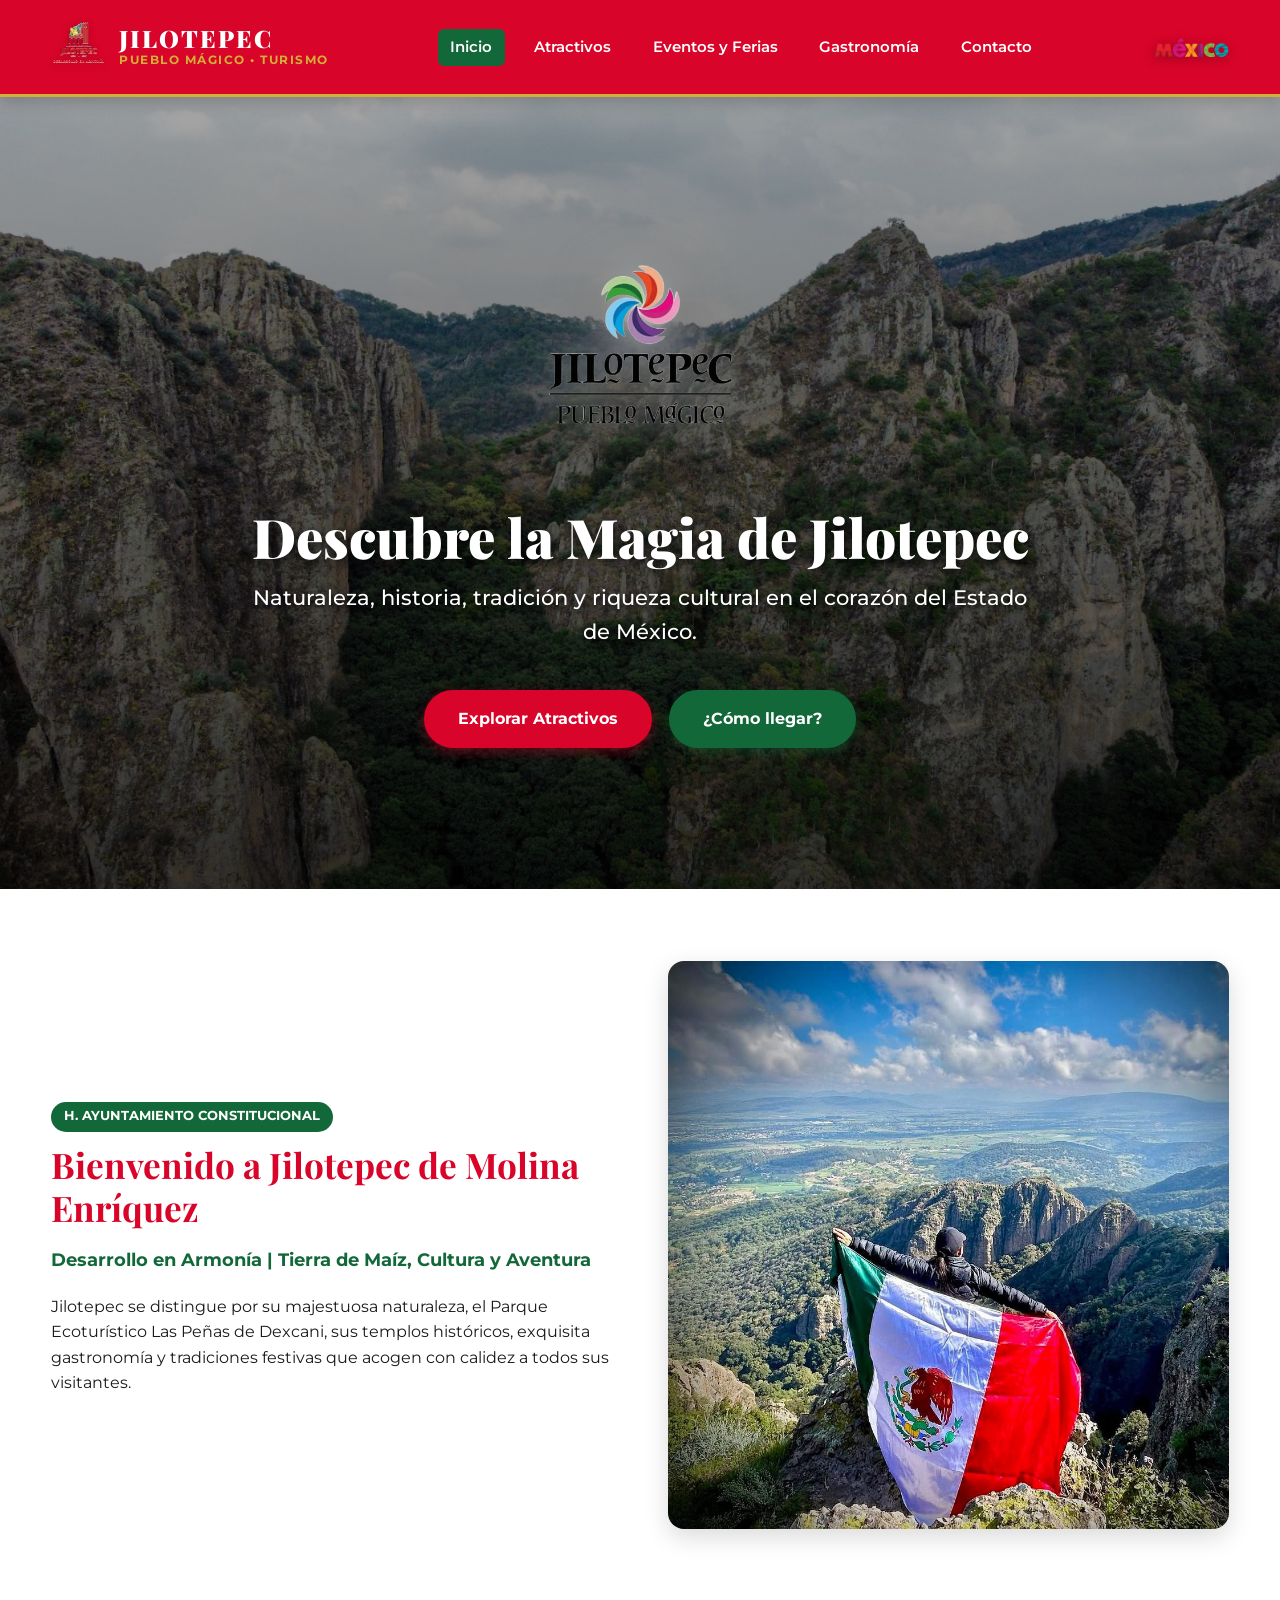
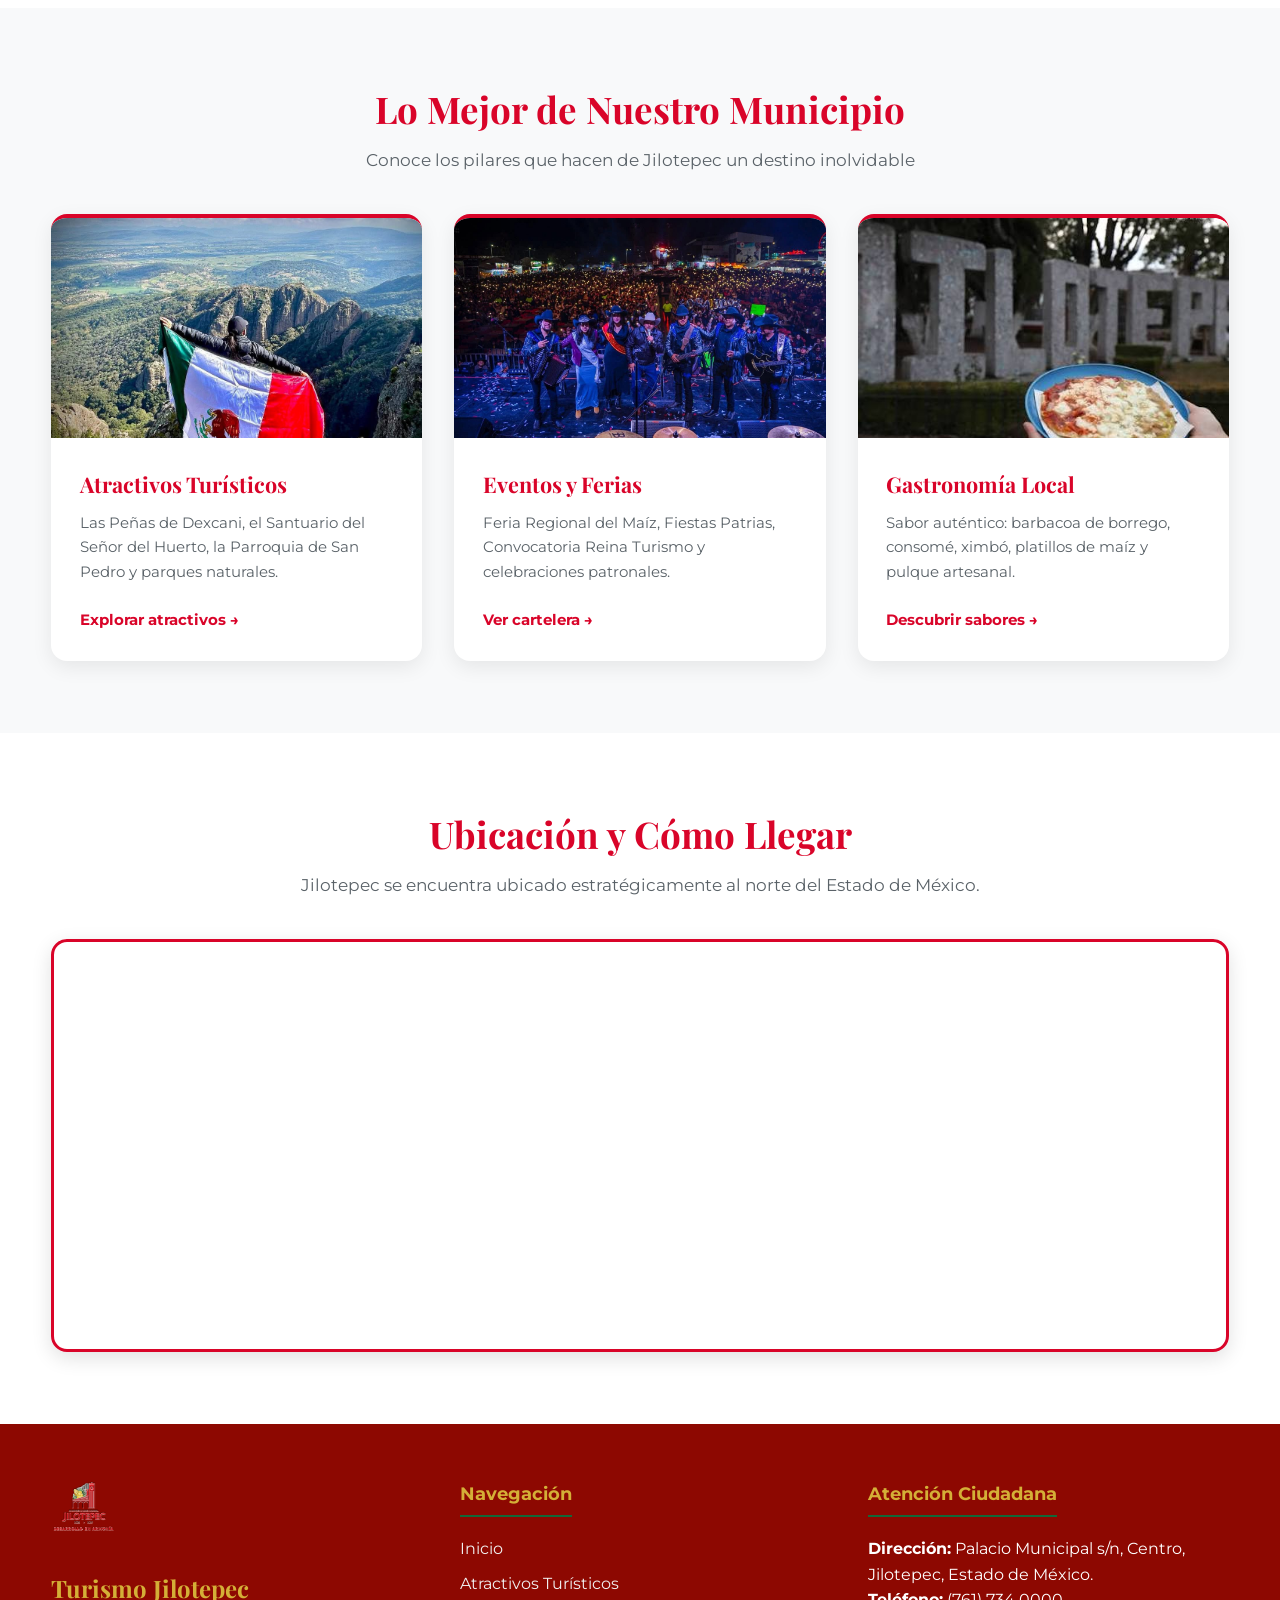
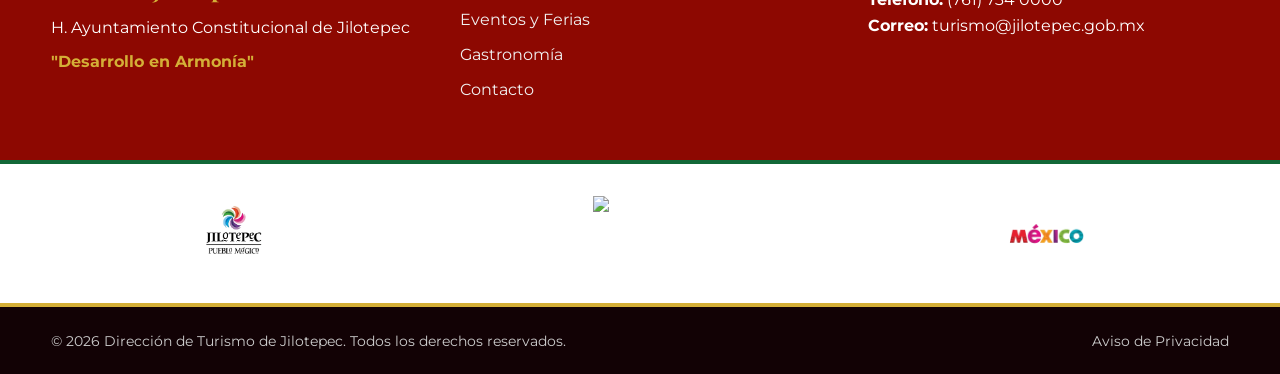
==== index.html @ cf0fdf80 "Actualizacion" ====
<!DOCTYPE html>
<html lang="es">
<head>
  <meta charset="UTF-8">
  <meta name="viewport" content="width=device-width, initial-scale=1.0">
  <title>Turismo Jilotepec | Pueblo Mágico</title>
  <link rel="stylesheet" href="estilos.css">
  <link rel="preconnect" href="https://fonts.googleapis.com">
  <link rel="preconnect" href="https://fonts.gstatic.com" crossorigin>
  <link href="https://fonts.googleapis.com/css2?family=Montserrat:wght@400;600;700;800&family=Playfair+Display:wght@700;900&display=swap" rel="stylesheet">
</head>
<body>

  <!-- ENCABEZADO PRINCIPAL -->
  <header class="header">
    <div class="container header-container">
      <div class="brand-box">
        <img src="img/logo-gobierno.jpg" alt="Gobierno Jilotepec" class="header-logo">
        <div class="brand-text">
          <span class="brand-title">JILOTEPEC</span>
          <span class="brand-sub">PUEBLO MÁGICO • TURISMO</span>
        </div>
      </div>

      <nav class="nav-menu">
        <a href="index.html" class="nav-link active">Inicio</a>
        <a href="atractivos.html" class="nav-link">Atractivos</a>
        <a href="eventos.html" class="nav-link">Eventos y Ferias</a>
        <a href="gastronomia.html" class="nav-link">Gastronomía</a>
        <a href="contacto.html" class="nav-link">Contacto</a>
      </nav>

      <!-- LOGO MÉXICO DESTACADO Y MÁS GRANDE -->
      <div class="header-turismo-logos">
        <img src="img/logo-mexico.png" alt="Visita México" class="header-logo-mexico">
      </div>
    </div>
  </header>

  <!-- PORTADA HERO -->
  <section class="hero">
    <div class="hero-overlay"></div>
    <div class="hero-content container">
      <div class="hero-badge">
        <img src="img/logo-pueblo-magico.png" alt="Jilotepec Pueblo Mágico" class="hero-pm-logo">
      </div>

      <h1>Descubre la Magia de Jilotepec</h1>
      <p>Naturaleza, historia, tradición y riqueza cultural en el corazón del Estado de México.</p>
      
      <div class="hero-buttons">
        <a href="atractivos.html" class="btn btn-primary">Explorar Atractivos</a>
        <a href="#mapa" class="btn btn-secondary">¿Cómo llegar?</a>
      </div>
    </div>
  </section>

  <!-- BIENVENIDA INSTITUCIONAL -->
  <section class="seccion container">
    <div class="bienvenida-grid">
      <div class="bienvenida-texto">
        <span class="badge-tag">H. Ayuntamiento Constitucional</span>
        <h2>Bienvenido a Jilotepec de Molina Enríquez</h2>
        <p class="destacado">Desarrollo en Armonía | Tierra de Maíz, Cultura y Aventura</p>
        <p>Jilotepec se distingue por su majestuosa naturaleza, el Parque Ecoturístico Las Peñas de Dexcani, sus templos históricos, exquisita gastronomía y tradiciones festivas que acogen con calidez a todos sus visitantes.</p>
      </div>
      <div class="bienvenida-imagen">
        <img src="img/Las_peñas_de_Jilotepec,_Forever_Mexico!.jpg" alt="Vista Panorámica Jilotepec">
      </div>
    </div>
  </section>

  <!-- SECCIÓN TARJETAS -->
  <section class="seccion bg-gris">
    <div class="container">
      <h2 class="titulo-seccion">Lo Mejor de Nuestro Municipio</h2>
      <p class="subtitulo-seccion">Conoce los pilares que hacen de Jilotepec un destino inolvidable</p>
      
      <div class="cards-grid">
        <article class="card">
          <img src="img/Las_peñas_de_Jilotepec,_Forever_Mexico!.jpg" alt="Atractivos Turísticos">
          <div class="card-body">
            <h3>Atractivos Turísticos</h3>
            <p>Las Peñas de Dexcani, el Santuario del Señor del Huerto, la Parroquia de San Pedro y parques naturales.</p>
            <a href="atractivos.html" class="card-link">Explorar atractivos &rarr;</a>
          </div>
        </article>

        <article class="card">
          <img src="img/597060663_1313341990593897_3416485337179769456_n.jpg" alt="Eventos y Ferias">
          <div class="card-body">
            <h3>Eventos y Ferias</h3>
            <p>Feria Regional del Maíz, Fiestas Patrias, Convocatoria Reina Turismo y celebraciones patronales.</p>
            <a href="eventos.html" class="card-link">Ver cartelera &rarr;</a>
          </div>
        </article>

        <article class="card">
          <img src="img/images (1).jpg" alt="Gastronomía Local">
          <div class="card-body">
            <h3>Gastronomía Local</h3>
            <p>Sabor auténtico: barbacoa de borrego, consomé, ximbó, platillos de maíz y pulque artesanal.</p>
            <a href="gastronomia.html" class="card-link">Descubrir sabores &rarr;</a>
          </div>
        </article>
      </div>
    </div>
  </section>

  <!-- MAPA DE UBICACIÓN -->
  <section id="mapa" class="seccion container">
    <h2 class="titulo-seccion">Ubicación y Cómo Llegar</h2>
    <p class="subtitulo-seccion">Jilotepec se encuentra ubicado estratégicamente al norte del Estado de México.</p>
    <div class="mapa-wrapper">
      <iframe 
        src="https://www.google.com/maps/embed?pb=!1m18!1m12!1m3!1d30009.601550275815!2d-99.54924744216792!3d19.9538356391458!2m3!1f0!2f0!3f0!3m2!1i1024!2i768!4f13.1!3m3!1m2!1s0x85d233e721d7b325%3A0xa1936c2e3dd7db8!2sJilotepec%20de%20Molina%20Enr%C3%ADquez%2C%20M%C3%A9x.!5e0!3m2!1ses-419!2smx!4v1700000000000!5m2!1ses-419!2smx" 
        width="100%" 
        height="400" 
        style="border:0;" 
        allowfullscreen="" 
        loading="lazy">
      </iframe>
    </div>
  </section>

  <!-- FOOTER INSTITUCIONAL -->
  <footer class="footer">
    <div class="container footer-grid">
      <div class="footer-col">
        <img src="img/logo-gobierno.jpg" alt="Gobierno Jilotepec" class="footer-logo">
        <h3>Turismo Jilotepec</h3>
        <p>H. Ayuntamiento Constitucional de Jilotepec</p>
        <p class="slogan-footer">"Desarrollo en Armonía"</p>
      </div>

      <div class="footer-col">
        <h4>Navegación</h4>
        <ul>
          <li><a href="index.html">Inicio</a></li>
          <li><a href="atractivos.html">Atractivos Turísticos</a></li>
          <li><a href="eventos.html">Eventos y Ferias</a></li>
          <li><a href="gastronomia.html">Gastronomía</a></li>
          <li><a href="contacto.html">Contacto</a></li>
        </ul>
      </div>

      <div class="footer-col">
        <h4>Atención Ciudadana</h4>
        <p><strong>Dirección:</strong> Palacio Municipal s/n, Centro, Jilotepec, Estado de México.</p>
        <p><strong>Teléfono:</strong> (761) 734 0000</p>
        <p><strong>Correo:</strong> turismo@jilotepec.gob.mx</p>
      </div>
    </div>

    <div class="footer-brand-banner">
      <div class="container footer-brand-flex">
        <img src="img/logo-pueblo-magico.png" alt="Pueblo Mágico" class="banner-logo">
        <img src="img/logo-municipio.jpg" alt="Municipio" class="banner-logo">
        <img src="img/logo-mexico.png" alt="Visita México" class="banner-logo">
      </div>
    </div>

    <div class="footer-bottom">
      <div class="container footer-bottom-flex">
        <p>&copy; 2026 Dirección de Turismo de Jilotepec. Todos los derechos reservados.</p>
        <div class="footer-legal">
          <a href="#">Aviso de Privacidad</a>
        </div>
      </div>
    </div>
  </footer>

</body>
</html>
---- estilos.css ----
/* ==========================================================================
   PALETA DE COLOR Y VARIABLES INSTITUCIONALES (ROJO VIVO, VERDE Y DORADO)
   ========================================================================== */
   :root {
    --rojo-bandera: #D90429;       /* Rojo vivo institucional */
    --rojo-oscuro: #8D0801;        /* Rojo borgoña intenso */
    --rojo-vibrante: #EF233C;      /* Rojo secundario para hover/botones */
    --verde-bandera: #126838;      /* Verde institucional */
    --verde-claro: #198754;        /* Verde para badges y detalles */
    --dorado-acento: #D4AF37;      /* Dorado ceremonial */
    --gris-fondo: #F8F9FA;
    --texto-oscuro: #1A1A1A;
    --texto-mutado: #5A6268;
    --blanco: #FFFFFF;
    --fuente-titulo: 'Playfair Display', serif;
    --fuente-cuerpo: 'Montserrat', sans-serif;
  }
  
  /* RESET GLOBAL */
  * {
    margin: 0;
    padding: 0;
    box-sizing: border-box;
  }
  
  body {
    font-family: var(--fuente-cuerpo);
    color: var(--texto-oscuro);
    line-height: 1.6;
    background-color: var(--blanco);
  }
  
  .container {
    width: 92%;
    max-width: 1240px;
    margin: 0 auto;
  }
  
  /* ENCABEZADO Y NAVEGACIÓN */
  .header {
    background-color: var(--rojo-bandera);
    padding: 0.6rem 0;
    position: sticky;
    top: 0;
    z-index: 1000;
    box-shadow: 0 4px 15px rgba(0, 0, 0, 0.2);
    border-bottom: 3px solid var(--dorado-acento);
  }
  
  .header-container {
    display: flex;
    justify-content: space-between;
    align-items: center;
    gap: 1rem;
  }
  
  .brand-box {
    display: flex;
    align-items: center;
    gap: 0.8rem;
    text-decoration: none;
  }
  
  .header-logo {
    height: 55px;
    width: auto;
    object-fit: contain;
    filter: drop-shadow(0 2px 4px rgba(0, 0, 0, 0.2));
  }
  
  /* LOGO MÉXICO EN EL ENCABEZADO (TAMAÑO MÁS GRANDE) */
  .header-logo-mexico {
    height: 75px;
    width: auto;
    object-fit: contain;
    filter: drop-shadow(0 2px 6px rgba(0, 0, 0, 0.35));
    transition: transform 0.3s ease;
  }
  
  .header-logo-mexico:hover {
    transform: scale(1.08);
  }
  
  .brand-text {
    display: flex;
    flex-direction: column;
  }
  
  .brand-title {
    color: var(--blanco);
    font-family: var(--fuente-titulo);
    font-size: 1.5rem;
    font-weight: 900;
    letter-spacing: 2px;
    line-height: 1.1;
  }
  
  .brand-sub {
    color: var(--dorado-acento);
    font-size: 0.72rem;
    font-weight: 700;
    letter-spacing: 1.5px;
  }
  
  .nav-menu {
    display: flex;
    gap: 1rem;
  }
  
  .nav-link {
    color: var(--blanco);
    text-decoration: none;
    font-weight: 600;
    font-size: 0.95rem;
    padding: 0.4rem 0.8rem;
    border-radius: 6px;
    transition: all 0.3s ease;
  }
  
  .nav-link:hover, .nav-link.active {
    color: var(--blanco);
    background-color: var(--verde-bandera);
  }
  
  .header-turismo-logos {
    display: flex;
    align-items: center;
  }
  
  /* HERO / PORTADA PRINCIPAL */
  .hero {
    position: relative;
    background-image: url('img/fondo.jpg');
    background-size: cover;
    background-position: center;
    min-height: 88vh;
    padding: 4rem 1rem;
    display: flex;
    align-items: center;
    justify-content: center;
    color: var(--blanco);
    text-align: center;
  }
  
  .hero-overlay {
    position: absolute;
    top: 0; left: 0; right: 0; bottom: 0;
    background: linear-gradient(180deg, rgba(0, 0, 0, 0.35) 0%, rgba(0, 0, 0, 0.75) 100%);
  }
  
  .hero-content {
    position: relative;
    z-index: 2;
    max-width: 900px;
  }
  
  /* LOGO PUEBLO MÁGICO DESTACADO EN GRANDE */
  .hero-badge {
    margin-bottom: 1.5rem;
    display: flex;
    justify-content: center;
    align-items: center;
  }
  
  .hero-pm-logo {
    height: 250px;
    max-width: 90%;
    width: auto;
    object-fit: contain;
    filter: drop-shadow(0 0 22px rgba(255, 255, 255, 0.95)) drop-shadow(0 6px 15px rgba(0, 0, 0, 0.85));
    transition: transform 0.3s ease, filter 0.3s ease;
  }
  
  .hero-pm-logo:hover {
    transform: scale(1.06);
    filter: drop-shadow(0 0 30px rgba(255, 255, 255, 1)) drop-shadow(0 8px 20px rgba(0, 0, 0, 0.95));
  }
  
  .hero h1 {
    font-family: var(--fuente-titulo);
    font-size: 3.4rem;
    font-weight: 900;
    text-shadow: 2px 3px 10px rgba(0, 0, 0, 0.8);
    margin-bottom: 0.8rem;
    line-height: 1.15;
  }
  
  .hero p {
    font-size: 1.3rem;
    max-width: 780px;
    margin: 0 auto 2.2rem auto;
    text-shadow: 1px 2px 6px rgba(0, 0, 0, 0.9);
    font-weight: 500;
  }
  
  /* CABECERA PARA SUBPÁGINAS */
  .page-header {
    background: linear-gradient(135deg, var(--rojo-bandera) 0%, var(--rojo-oscuro) 100%);
    color: var(--blanco);
    padding: 3.5rem 0;
    text-align: center;
    border-bottom: 4px solid var(--dorado-acento);
  }
  
  .page-header h1 {
    font-family: var(--fuente-titulo);
    font-size: 2.8rem;
    margin-bottom: 0.5rem;
  }
  
  .page-header p {
    font-size: 1.15rem;
    opacity: 0.9;
  }
  
  /* BOTONES */
  .btn {
    display: inline-block;
    padding: 0.9rem 2rem;
    border-radius: 30px;
    text-decoration: none;
    font-weight: 700;
    font-size: 1rem;
    transition: all 0.3s ease;
    margin: 0.4rem;
  }
  
  .btn-primary {
    background-color: var(--rojo-bandera);
    color: var(--blanco);
    border: 2px solid var(--rojo-bandera);
    box-shadow: 0 4px 12px rgba(217, 4, 41, 0.4);
  }
  
  .btn-primary:hover {
    background-color: var(--verde-bandera);
    border-color: var(--verde-bandera);
    transform: translateY(-3px);
  }
  
  .btn-secondary {
    background-color: var(--verde-bandera);
    color: var(--blanco);
    border: 2px solid var(--verde-bandera);
    box-shadow: 0 4px 12px rgba(18, 104, 56, 0.4);
  }
  
  .btn-secondary:hover {
    background-color: var(--rojo-bandera);
    border-color: var(--rojo-bandera);
    transform: translateY(-3px);
  }
  
  /* SECCIONES Y CONTENIDOS GENERALES */
  .seccion {
    padding: 4.5rem 0;
  }
  
  .bg-gris {
    background-color: var(--gris-fondo);
  }
  
  .titulo-seccion {
    font-family: var(--fuente-titulo);
    text-align: center;
    font-size: 2.3rem;
    color: var(--rojo-bandera);
    margin-bottom: 0.5rem;
  }
  
  .subtitulo-seccion {
    text-align: center;
    color: var(--texto-mutado);
    margin-bottom: 2.5rem;
    font-size: 1.05rem;
  }
  
  .badge-tag {
    display: inline-block;
    background-color: var(--verde-bandera);
    color: var(--blanco);
    font-size: 0.8rem;
    font-weight: 700;
    padding: 0.3rem 0.8rem;
    border-radius: 20px;
    margin-bottom: 0.8rem;
    text-transform: uppercase;
  }
  
  /* BIENVENIDA */
  .bienvenida-grid {
    display: grid;
    grid-template-columns: 1fr 1fr;
    gap: 3.5rem;
    align-items: center;
  }
  
  .bienvenida-texto h2 {
    font-family: var(--fuente-titulo);
    font-size: 2.2rem;
    color: var(--rojo-bandera);
    margin-bottom: 1rem;
    line-height: 1.2;
  }
  
  .bienvenida-texto .destacado {
    font-weight: 700;
    color: var(--verde-bandera);
    margin-bottom: 1.2rem;
    font-size: 1.15rem;
  }
  
  .bienvenida-imagen img {
    width: 100%;
    border-radius: 16px;
    box-shadow: 0 8px 25px rgba(0,0,0,0.15);
  }
  
  /* GRID DE TARJETAS */
  .cards-grid {
    display: grid;
    grid-template-columns: repeat(auto-fit, minmax(310px, 1fr));
    gap: 2rem;
  }
  
  .card {
    background: var(--blanco);
    border-radius: 16px;
    overflow: hidden;
    box-shadow: 0 6px 20px rgba(0,0,0,0.08);
    transition: all 0.3s ease;
    border-top: 4px solid var(--rojo-bandera);
    display: flex;
    flex-direction: column;
  }
  
  .card:hover {
    transform: translateY(-8px);
    box-shadow: 0 12px 30px rgba(217, 4, 41, 0.18);
    border-top-color: var(--verde-bandera);
  }
  
  .card img {
    width: 100%;
    height: 220px;
    object-fit: cover;
    transition: transform 0.4s ease;
  }
  
  .card:hover img {
    transform: scale(1.05);
  }
  
  .card-body {
    padding: 1.8rem;
    display: flex;
    flex-direction: column;
    flex-grow: 1;
  }
  
  .card-body h3 {
    font-family: var(--fuente-titulo);
    color: var(--rojo-bandera);
    margin-bottom: 0.6rem;
    font-size: 1.35rem;
  }
  
  .card-body p {
    color: var(--texto-mutado);
    font-size: 0.95rem;
    margin-bottom: 1.5rem;
    flex-grow: 1;
  }
  
  .card-link {
    color: var(--rojo-bandera);
    text-decoration: none;
    font-weight: 700;
    font-size: 0.95rem;
    transition: color 0.3s;
  }
  
  .card-link:hover {
    color: var(--rojo-vibrante);
    text-decoration: underline;
  }
  
  /* FORMULARIO Y CONTACTO */
  .contacto-grid {
    display: grid;
    grid-template-columns: 1fr 1fr;
    gap: 3rem;
  }
  
  .form-grupo {
    margin-bottom: 1.2rem;
  }
  
  .form-grupo label {
    display: block;
    font-weight: 700;
    margin-bottom: 0.4rem;
    color: var(--texto-oscuro);
  }
  
  .form-control {
    width: 100%;
    padding: 0.8rem;
    border: 2px solid #E2E8F0;
    border-radius: 8px;
    font-family: var(--fuente-cuerpo);
    font-size: 0.95rem;
  }
  
  .form-control:focus {
    outline: none;
    border-color: var(--rojo-bandera);
  }
  
  .info-box {
    background-color: var(--gris-fondo);
    padding: 2rem;
    border-radius: 16px;
    border-left: 5px solid var(--rojo-bandera);
  }
  
  .info-box h3 {
    font-family: var(--fuente-titulo);
    color: var(--rojo-bandera);
    margin-bottom: 1rem;
  }
  
  /* MAPA */
  .mapa-wrapper {
    border-radius: 16px;
    overflow: hidden;
    box-shadow: 0 6px 20px rgba(0,0,0,0.12);
    border: 3px solid var(--rojo-bandera);
  }
  
  /* FOOTER INSTITUCIONAL */
  .footer {
    background-color: var(--rojo-oscuro);
    color: var(--blanco);
    padding-top: 3.5rem;
  }
  
  .footer-grid {
    display: grid;
    grid-template-columns: repeat(auto-fit, minmax(260px, 1fr));
    gap: 3rem;
    padding-bottom: 3rem;
  }
  
  .footer-logo {
    height: 65px;
    margin-bottom: 1rem;
  }
  
  .footer-col h3 {
    font-family: var(--fuente-titulo);
    color: var(--dorado-acento);
    margin-bottom: 0.5rem;
    font-size: 1.5rem;
  }
  
  .slogan-footer {
    color: var(--dorado-acento);
    font-weight: 700;
    margin-top: 0.5rem;
  }
  
  .footer-col h4 {
    color: var(--dorado-acento);
    margin-bottom: 1.2rem;
    font-size: 1.1rem;
    border-bottom: 2px solid var(--verde-bandera);
    padding-bottom: 0.4rem;
    display: inline-block;
  }
  
  .footer-col ul {
    list-style: none;
  }
  
  .footer-col ul li {
    margin-bottom: 0.6rem;
  }
  
  .footer-col a {
    color: #f1f1f1;
    text-decoration: none;
    transition: color 0.3s;
  }
  
  .footer-col a:hover {
    color: var(--dorado-acento);
  }
  
  .footer-brand-banner {
    background-color: var(--blanco);
    padding: 2rem 0;
    border-top: 4px solid var(--verde-bandera);
    border-bottom: 4px solid var(--dorado-acento);
  }
  
  .footer-brand-flex {
    display: flex;
    justify-content: space-around;
    align-items: center;
    flex-wrap: wrap;
    gap: 2rem;
  }
  
  .banner-logo {
    height: 75px;
    width: auto;
    object-fit: contain;
  }
  
  .footer-bottom {
    background-color: #120205;
    padding: 1.4rem 0;
    font-size: 0.88rem;
    color: #cccccc;
  }
  
  .footer-bottom-flex {
    display: flex;
    justify-content: space-between;
    flex-wrap: wrap;
    gap: 1rem;
  }
  
  .footer-legal a {
    color: #cccccc;
    text-decoration: none;
  }
  
  /* RESPONSIVO */
  @media (max-width: 992px) {
    .header-container {
      flex-direction: column;
      text-align: center;
    }
    .nav-menu {
      flex-wrap: wrap;
      justify-content: center;
    }
    .bienvenida-grid, .contacto-grid {
      grid-template-columns: 1fr;
    }
    .hero h1 {
      font-size: 2.4rem;
    }
    .hero-pm-logo {
      height: 170px;
    }
    .header-logo-mexico {
      height: 60px;
    }
  }
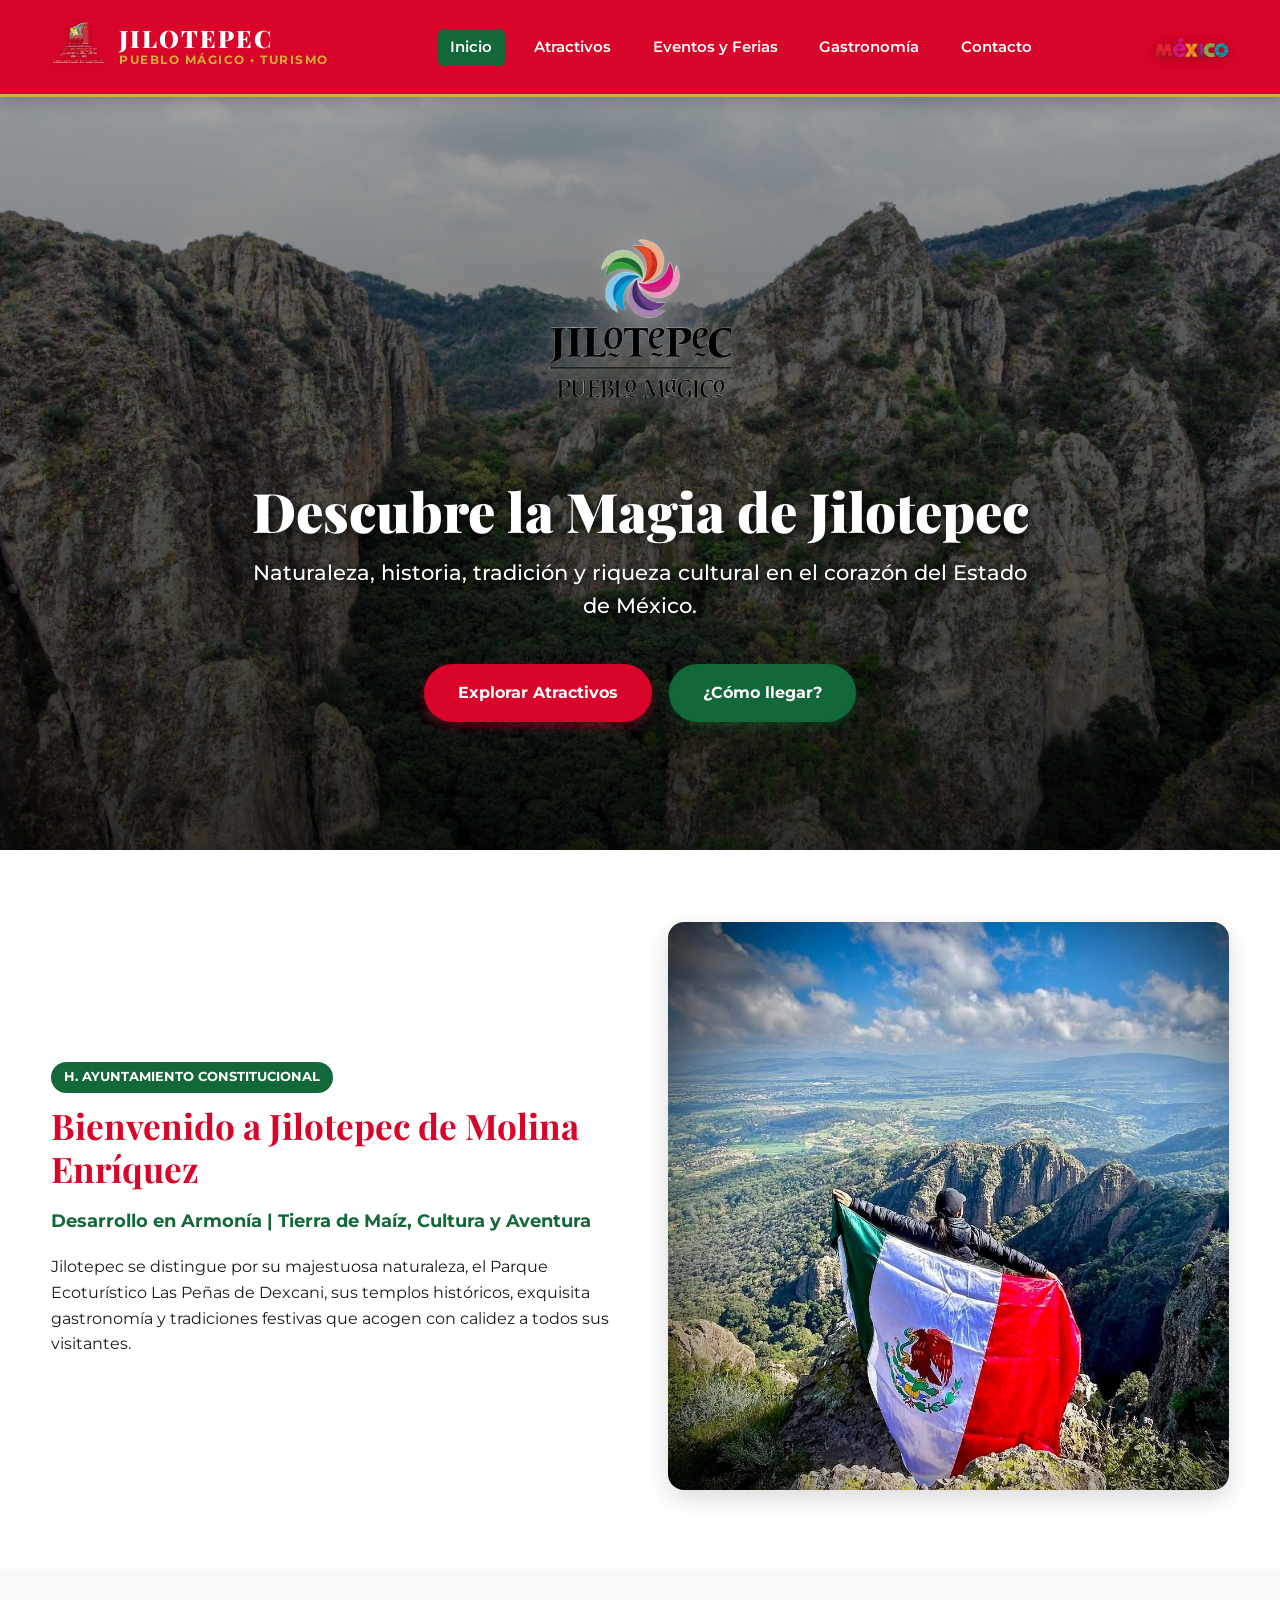
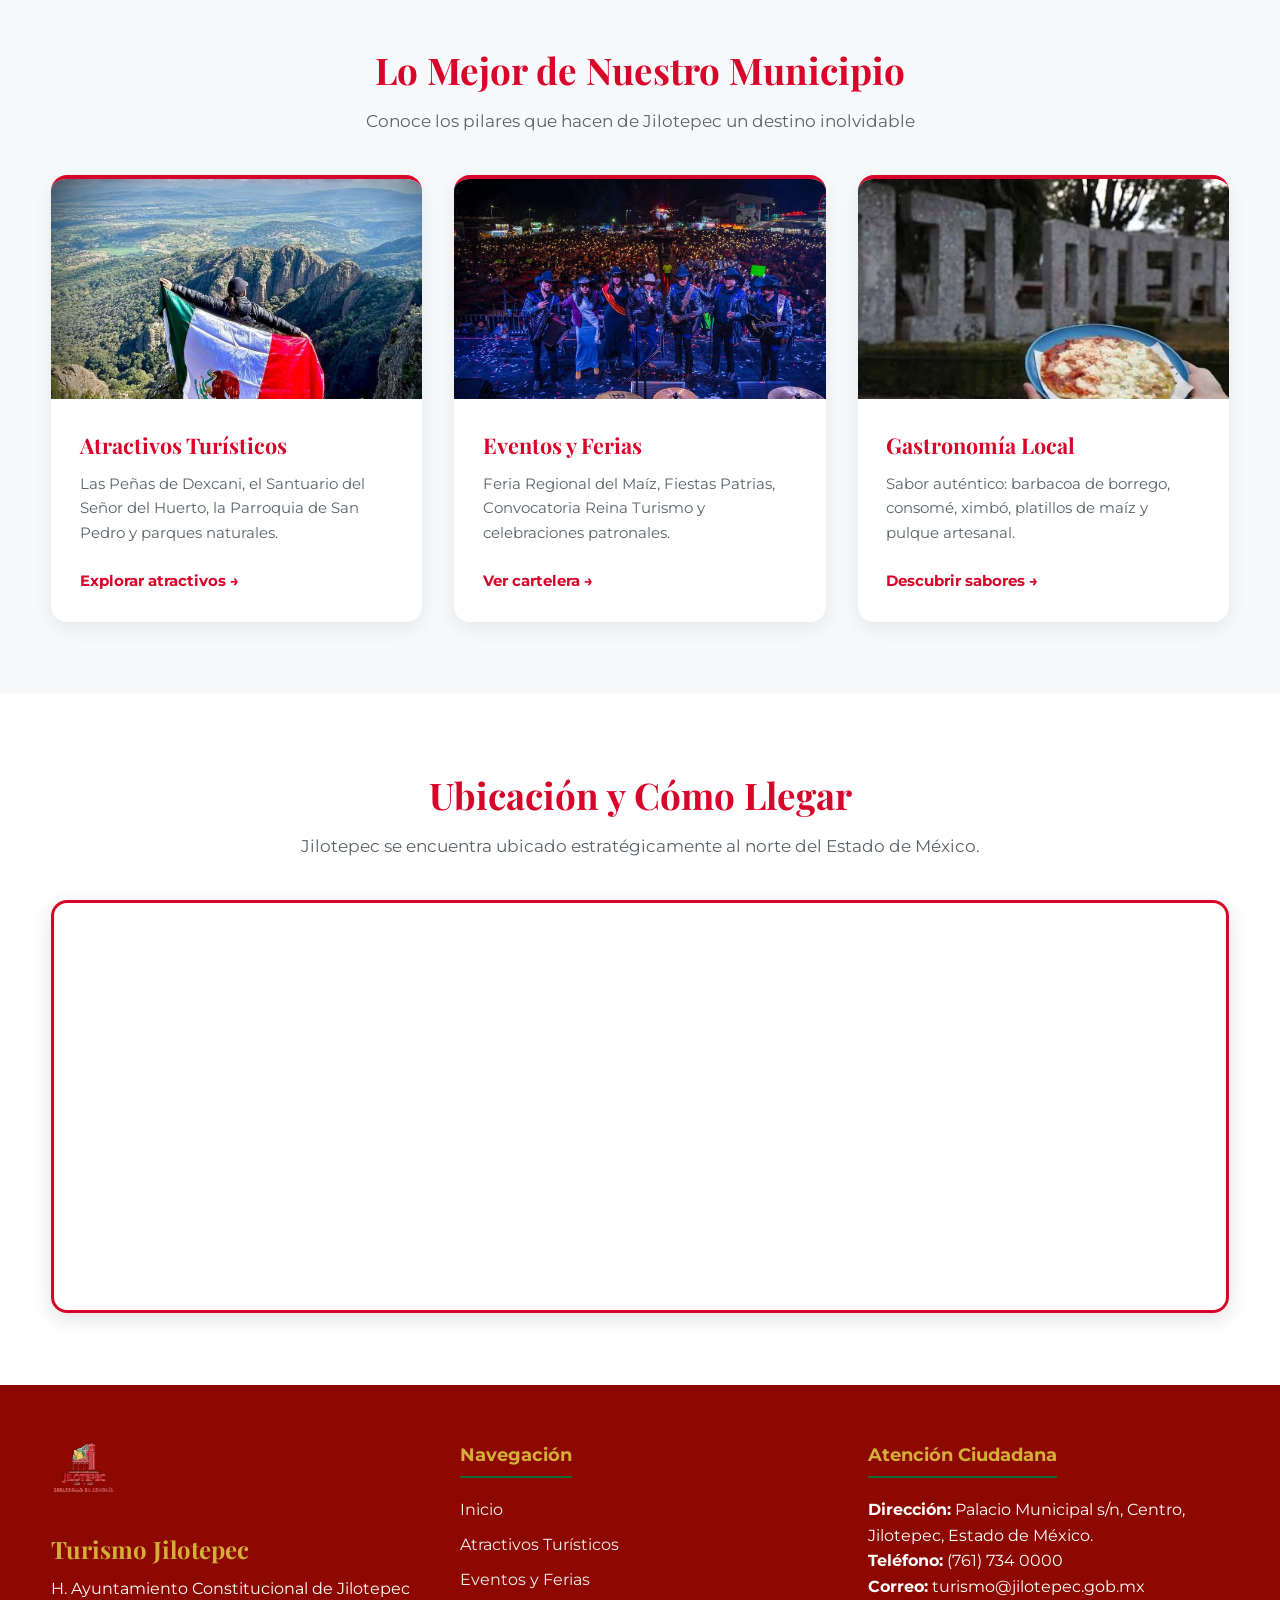
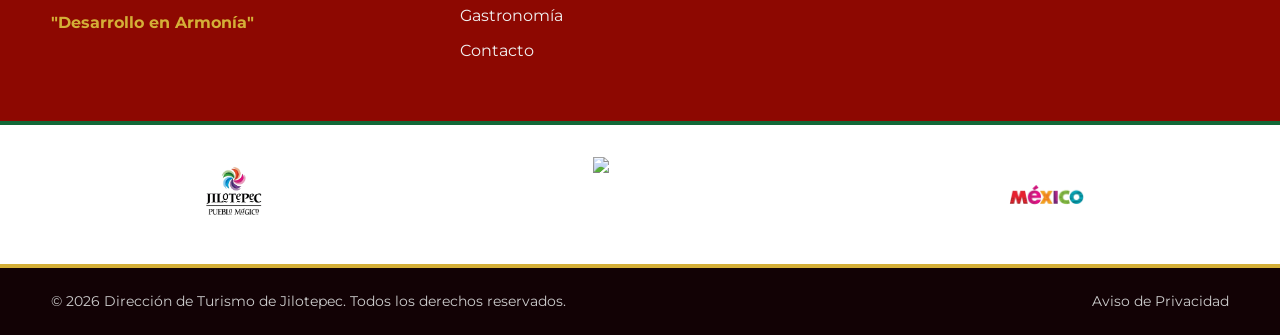
==== commit d4d88f3d: "Actualizacion" ====
--- a/index.html
+++ b/index.html
@@ -4,14 +4,17 @@
   <meta charset="UTF-8">
   <meta name="viewport" content="width=device-width, initial-scale=1.0">
   <title>Turismo Jilotepec | Pueblo Mágico</title>
-  <link rel="stylesheet" href="estilos.css">
+
+  <!-- CSS con parámetro de versión para evitar problemas de caché -->
+  <link rel="stylesheet" href="estilos.css?v=3">
+
   <link rel="preconnect" href="https://fonts.googleapis.com">
   <link rel="preconnect" href="https://fonts.gstatic.com" crossorigin>
   <link href="https://fonts.googleapis.com/css2?family=Montserrat:wght@400;600;700;800&family=Playfair+Display:wght@700;900&display=swap" rel="stylesheet">
 </head>
 <body>
 
-  <!-- ENCABEZADO PRINCIPAL -->
+  <!-- ENCABEZADO FIJO / AUTO-OCULTABLE -->
   <header class="header">
     <div class="container header-container">
       <div class="brand-box">
@@ -30,7 +33,7 @@
         <a href="contacto.html" class="nav-link">Contacto</a>
       </nav>
 
-      <!-- LOGO MÉXICO DESTACADO Y MÁS GRANDE -->
+      <!-- LOGO MÉXICO DESTACADO -->
       <div class="header-turismo-logos">
         <img src="img/logo-mexico.png" alt="Visita México" class="header-logo-mexico">
       </div>
@@ -170,5 +173,26 @@
     </div>
   </footer>
 
+  <!-- SCRIPT PARA AUTO-OCULTAR EL HEADER AL DESLIZAR -->
+  <script>
+    let ultimoScroll = 0;
+    const header = document.querySelector('.header');
+
+    window.addEventListener('scroll', () => {
+      const scrollActual = window.pageYOffset || document.documentElement.scrollTop;
+
+      // Si nos desplazamos HACIA ABAJO y bajamos más de 100px
+      if (scrollActual > ultimoScroll && scrollActual > 100) {
+        header.classList.add('header-oculto');
+      } else {
+        // Si nos desplazamos HACIA ARRIBA
+        header.classList.remove('header-oculto');
+      }
+
+      // Evita valores negativos en scroll elástico (smartphones)
+      ultimoScroll = scrollActual <= 0 ? 0 : scrollActual;
+    });
+  </script>
+
 </body>
 </html>
--- a/estilos.css
+++ b/estilos.css
@@ -1,5 +1,5 @@
 /* ==========================================================================
-   PALETA DE COLOR Y VARIABLES INSTITUCIONALES (ROJO VIVO, VERDE Y DORADO)
+   PALETA DE COLOR Y VARIABLES INSTITUCIONALES
    ========================================================================== */
    :root {
     --rojo-bandera: #D90429;       /* Rojo vivo institucional */
@@ -28,6 +28,7 @@
     color: var(--texto-oscuro);
     line-height: 1.6;
     background-color: var(--blanco);
+    padding-top: 85px; /* Espacio para compensar el header fijo */
   }
   
   .container {
@@ -36,15 +37,25 @@
     margin: 0 auto;
   }
   
-  /* ENCABEZADO Y NAVEGACIÓN */
+  /* ==========================================================================
+     ENCABEZADO FIJO CON EFECTO AUTO-OCULTAR AL DESLIZAR
+     ========================================================================== */
   .header {
     background-color: var(--rojo-bandera);
     padding: 0.6rem 0;
-    position: sticky;
+    position: fixed !important;
     top: 0;
+    left: 0;
+    width: 100%;
     z-index: 1000;
     box-shadow: 0 4px 15px rgba(0, 0, 0, 0.2);
     border-bottom: 3px solid var(--dorado-acento);
+    transition: transform 0.35s ease-in-out; /* Transición suave al ocultar/mostrar */
+  }
+  
+  /* Clase dinámica que aplica el JavaScript cuando el usuario desplaza hacia abajo */
+  .header-oculto {
+    transform: translateY(-100%);
   }
   
   .header-container {
@@ -68,7 +79,7 @@
     filter: drop-shadow(0 2px 4px rgba(0, 0, 0, 0.2));
   }
   
-  /* LOGO MÉXICO EN EL ENCABEZADO (TAMAÑO MÁS GRANDE) */
+  /* LOGO MÉXICO DESTACADO Y MÁS GRANDE */
   .header-logo-mexico {
     height: 75px;
     width: auto;
@@ -127,13 +138,15 @@
     align-items: center;
   }
   
-  /* HERO / PORTADA PRINCIPAL */
+  /* ==========================================================================
+     HERO / PORTADA PRINCIPAL
+     ========================================================================== */
   .hero {
     position: relative;
     background-image: url('img/fondo.jpg');
     background-size: cover;
     background-position: center;
-    min-height: 88vh;
+    min-height: 85vh;
     padding: 4rem 1rem;
     display: flex;
     align-items: center;
@@ -154,7 +167,6 @@
     max-width: 900px;
   }
   
-  /* LOGO PUEBLO MÁGICO DESTACADO EN GRANDE */
   .hero-badge {
     margin-bottom: 1.5rem;
     display: flex;
@@ -193,27 +205,9 @@
     font-weight: 500;
   }
   
-  /* CABECERA PARA SUBPÁGINAS */
-  .page-header {
-    background: linear-gradient(135deg, var(--rojo-bandera) 0%, var(--rojo-oscuro) 100%);
-    color: var(--blanco);
-    padding: 3.5rem 0;
-    text-align: center;
-    border-bottom: 4px solid var(--dorado-acento);
-  }
-  
-  .page-header h1 {
-    font-family: var(--fuente-titulo);
-    font-size: 2.8rem;
-    margin-bottom: 0.5rem;
-  }
-  
-  .page-header p {
-    font-size: 1.15rem;
-    opacity: 0.9;
-  }
-  
-  /* BOTONES */
+  /* ==========================================================================
+     BOTONES
+     ========================================================================== */
   .btn {
     display: inline-block;
     padding: 0.9rem 2rem;
@@ -251,7 +245,9 @@
     transform: translateY(-3px);
   }
   
-  /* SECCIONES Y CONTENIDOS GENERALES */
+  /* ==========================================================================
+     SECCIONES Y CONTENIDOS GENERALES
+     ========================================================================== */
   .seccion {
     padding: 4.5rem 0;
   }
@@ -385,52 +381,7 @@
     text-decoration: underline;
   }
   
-  /* FORMULARIO Y CONTACTO */
-  .contacto-grid {
-    display: grid;
-    grid-template-columns: 1fr 1fr;
-    gap: 3rem;
-  }
-  
-  .form-grupo {
-    margin-bottom: 1.2rem;
-  }
-  
-  .form-grupo label {
-    display: block;
-    font-weight: 700;
-    margin-bottom: 0.4rem;
-    color: var(--texto-oscuro);
-  }
-  
-  .form-control {
-    width: 100%;
-    padding: 0.8rem;
-    border: 2px solid #E2E8F0;
-    border-radius: 8px;
-    font-family: var(--fuente-cuerpo);
-    font-size: 0.95rem;
-  }
-  
-  .form-control:focus {
-    outline: none;
-    border-color: var(--rojo-bandera);
-  }
-  
-  .info-box {
-    background-color: var(--gris-fondo);
-    padding: 2rem;
-    border-radius: 16px;
-    border-left: 5px solid var(--rojo-bandera);
-  }
-  
-  .info-box h3 {
-    font-family: var(--fuente-titulo);
-    color: var(--rojo-bandera);
-    margin-bottom: 1rem;
-  }
-  
-  /* MAPA */
+  /* MAPA DE UBICACIÓN */
   .mapa-wrapper {
     border-radius: 16px;
     overflow: hidden;
@@ -438,7 +389,9 @@
     border: 3px solid var(--rojo-bandera);
   }
   
-  /* FOOTER INSTITUCIONAL */
+  /* ==========================================================================
+     FOOTER INSTITUCIONAL
+     ========================================================================== */
   .footer {
     background-color: var(--rojo-oscuro);
     color: var(--blanco);
@@ -537,26 +490,48 @@
     text-decoration: none;
   }
   
-  /* RESPONSIVO */
+  /* ==========================================================================
+     ADAPTACIONES RESPONSIVAS (MÓVILES Y TABLETS)
+     ========================================================================== */
   @media (max-width: 992px) {
+    body {
+      padding-top: 140px; /* Mayor colchón superior en celulares */
+    }
+  
     .header-container {
       flex-direction: column;
       text-align: center;
-    }
+      gap: 0.5rem;
+    }
+  
+    .header-logo {
+      height: 45px;
+    }
+  
+    .header-logo-mexico {
+      height: 60px;
+    }
+  
     .nav-menu {
       flex-wrap: wrap;
       justify-content: center;
-    }
-    .bienvenida-grid, .contacto-grid {
+      gap: 0.4rem;
+    }
+  
+    .nav-link {
+      font-size: 0.85rem;
+      padding: 0.3rem 0.6rem;
+    }
+  
+    .bienvenida-grid {
       grid-template-columns: 1fr;
     }
+  
     .hero h1 {
-      font-size: 2.4rem;
-    }
+      font-size: 2.3rem;
+    }
+  
     .hero-pm-logo {
       height: 170px;
     }
-    .header-logo-mexico {
-      height: 60px;
-    }
   }
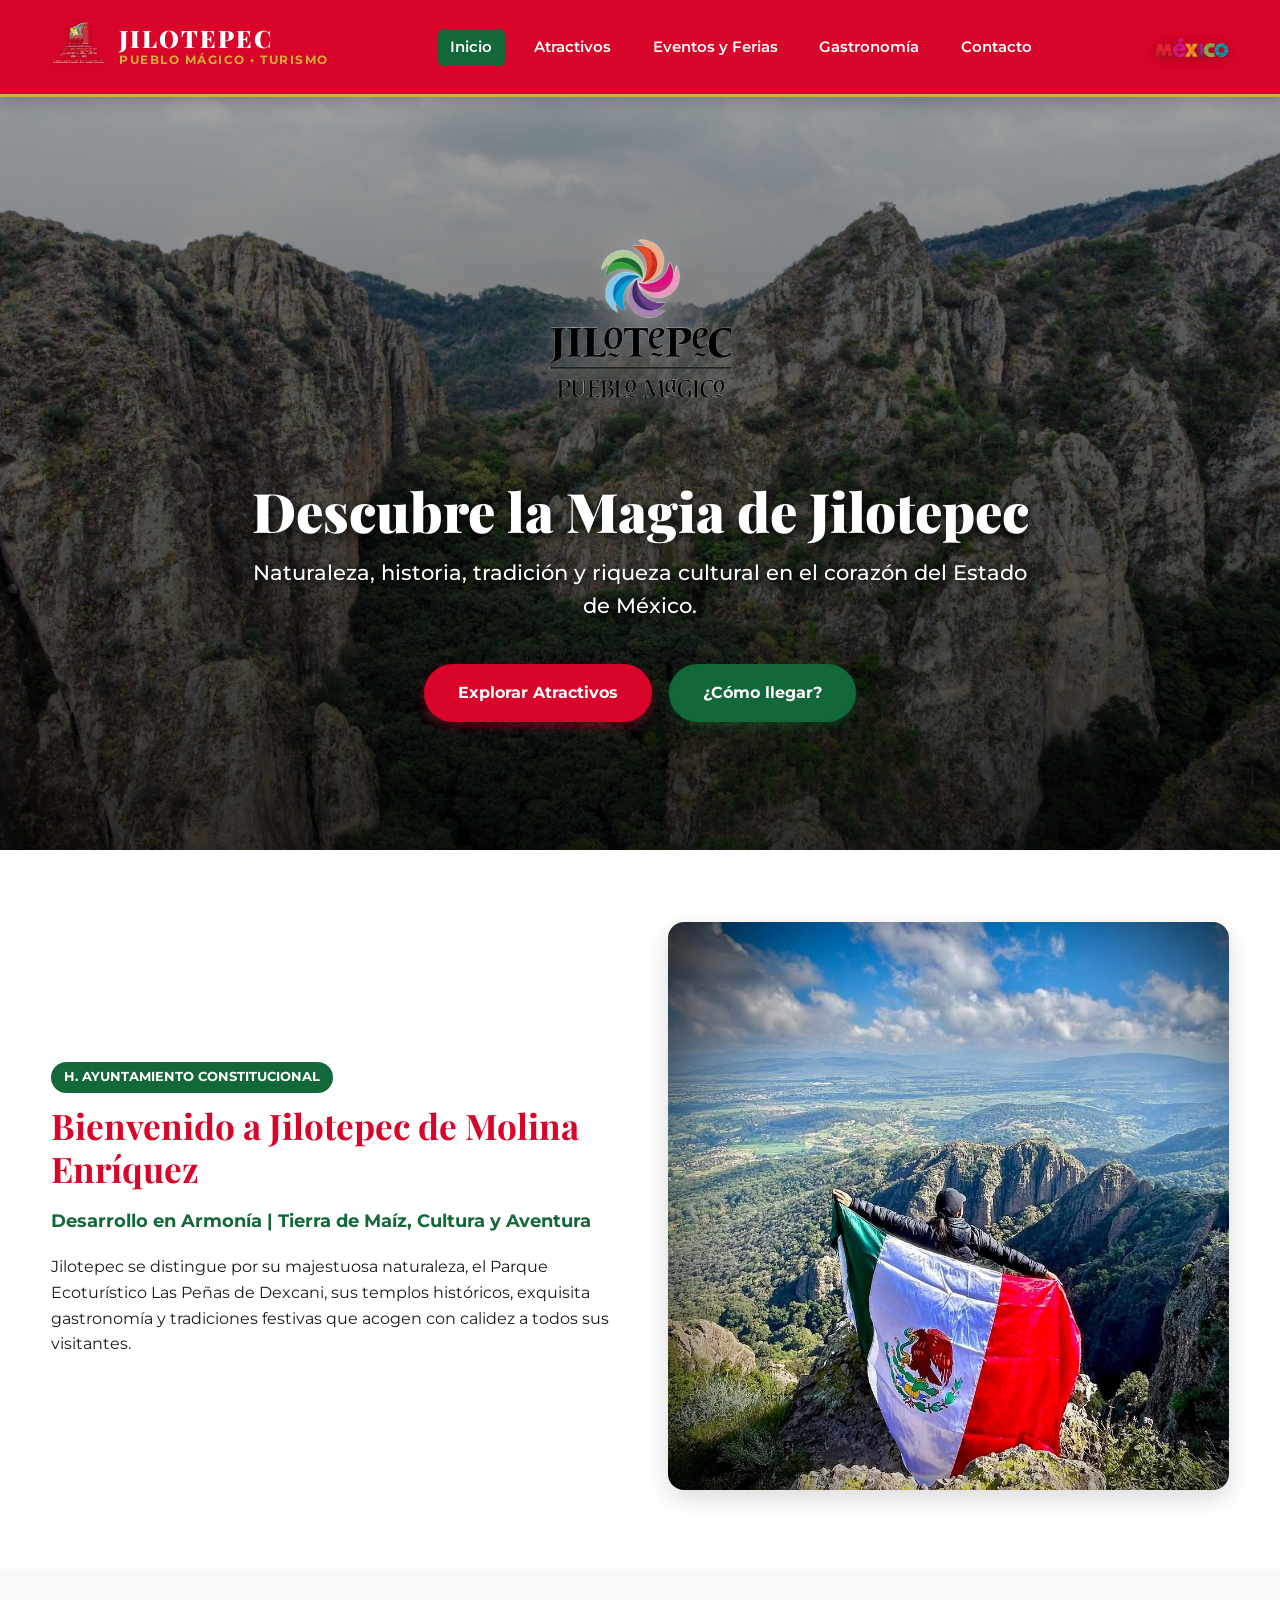
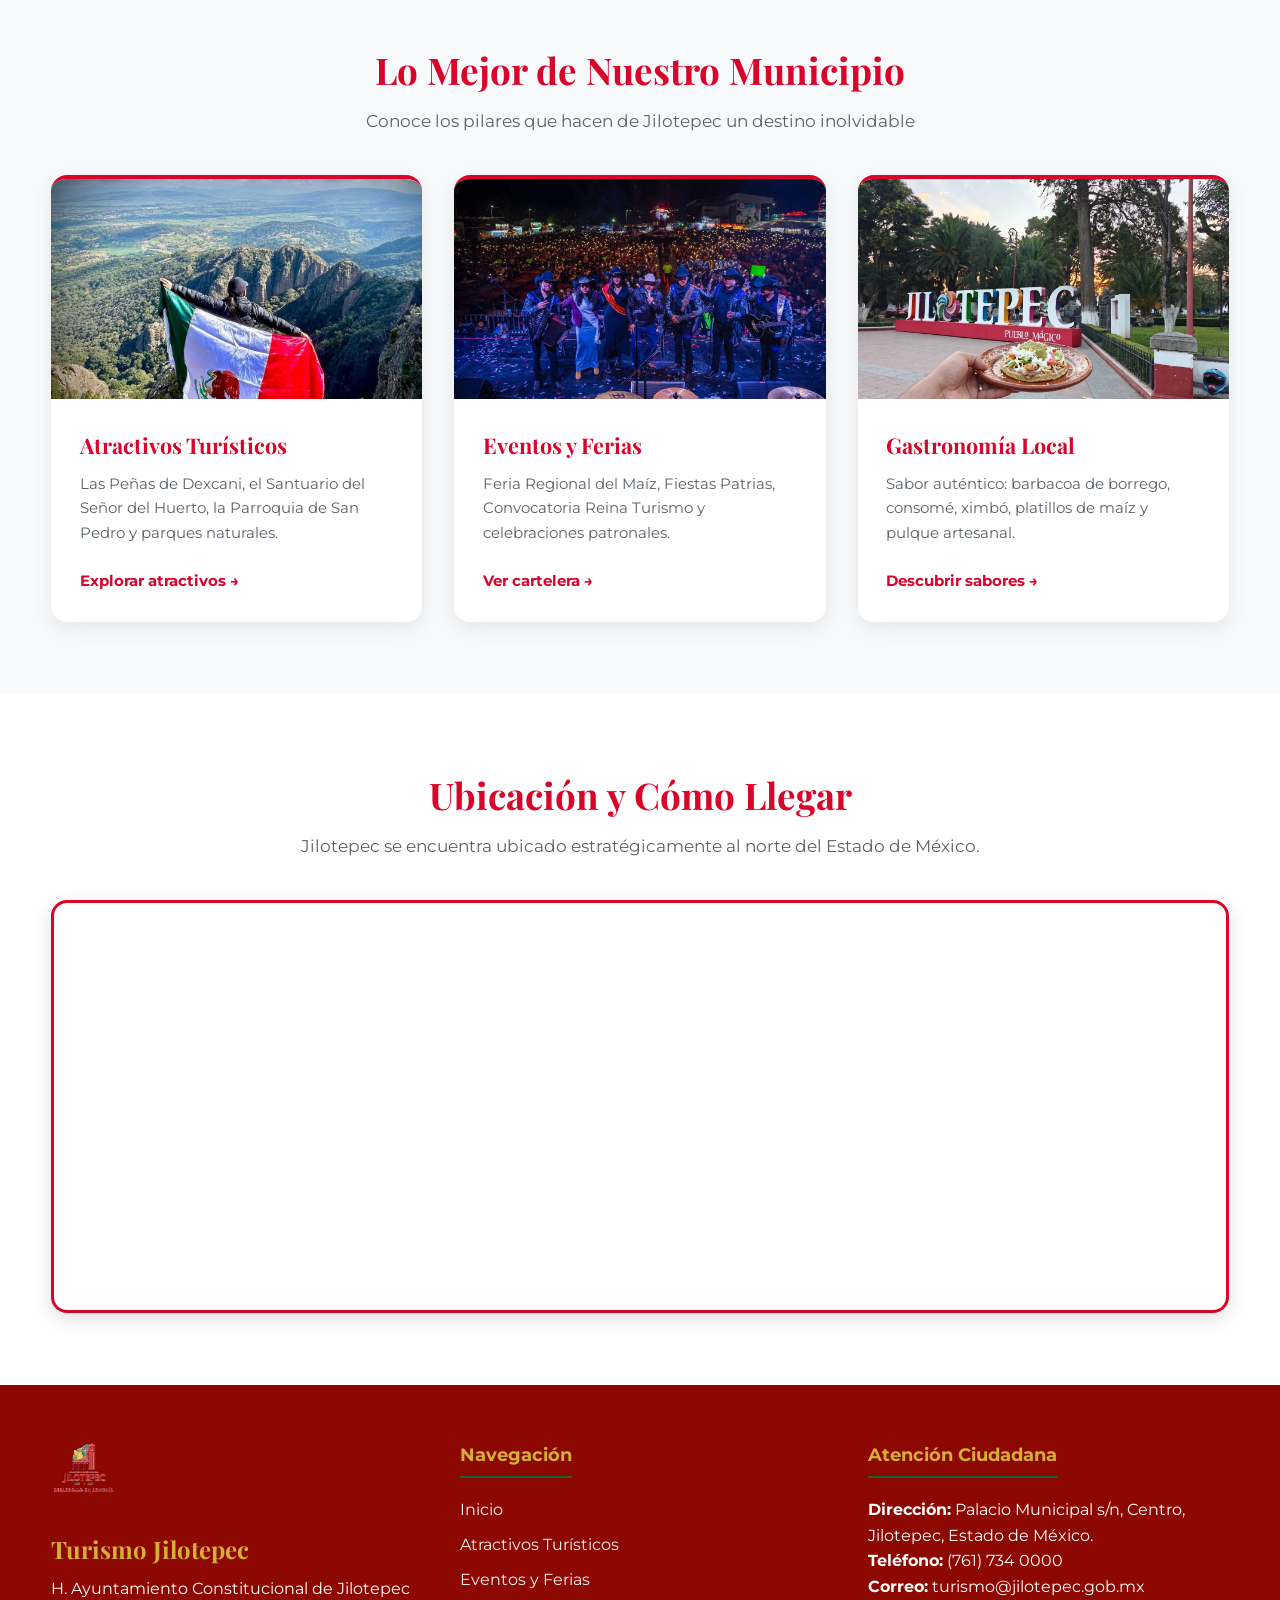
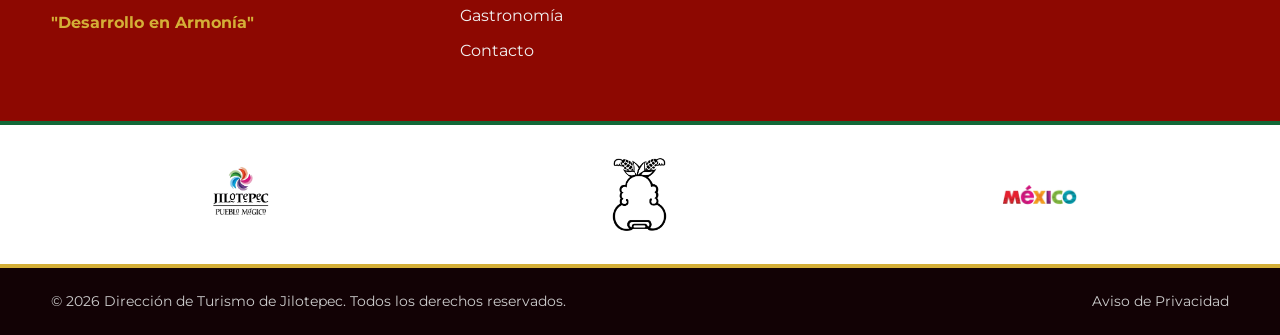
==== commit a4566b8f: "Actualizacion" ====
--- a/index.html
+++ b/index.html
@@ -158,7 +158,7 @@
     <div class="footer-brand-banner">
       <div class="container footer-brand-flex">
         <img src="img/logo-pueblo-magico.png" alt="Pueblo Mágico" class="banner-logo">
-        <img src="img/logo-municipio.jpg" alt="Municipio" class="banner-logo">
+        <img src="img/logo-municipio.png" alt="Municipio" class="banner-logo">
         <img src="img/logo-mexico.png" alt="Visita México" class="banner-logo">
       </div>
     </div>
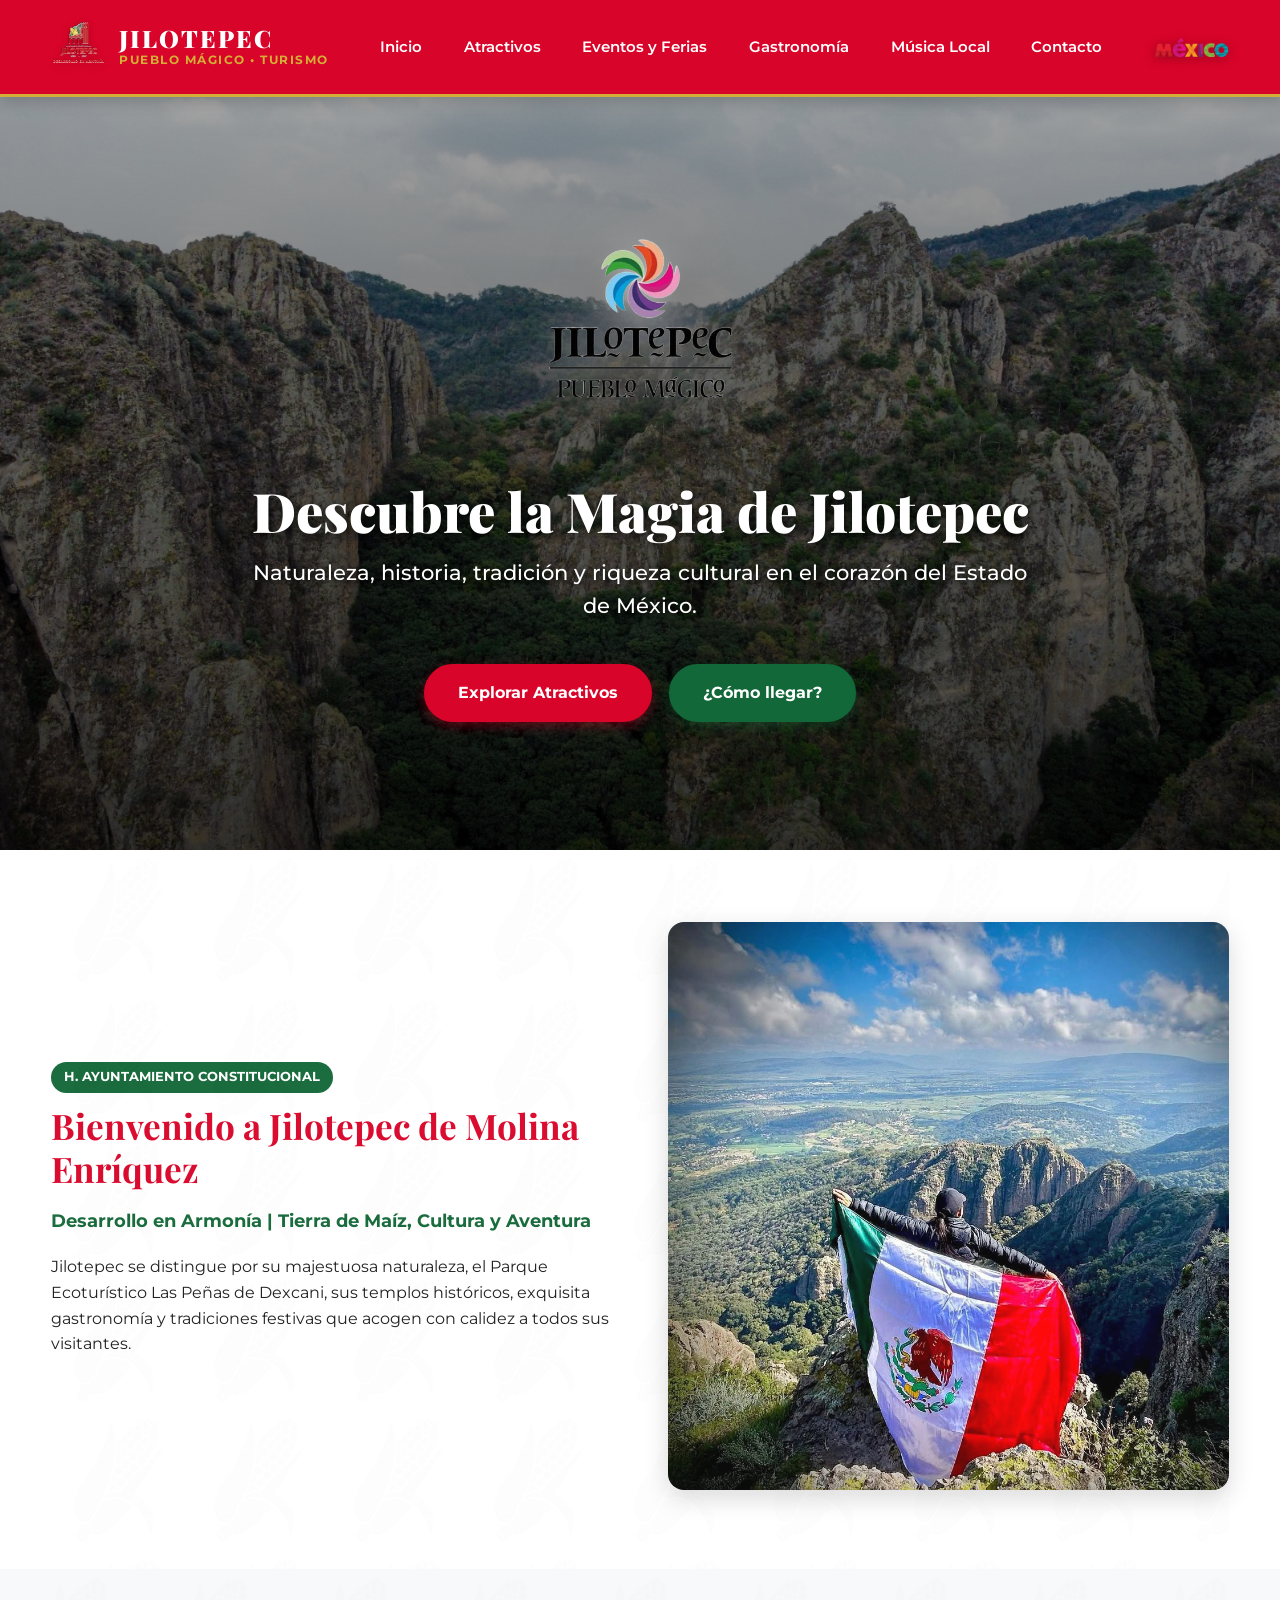
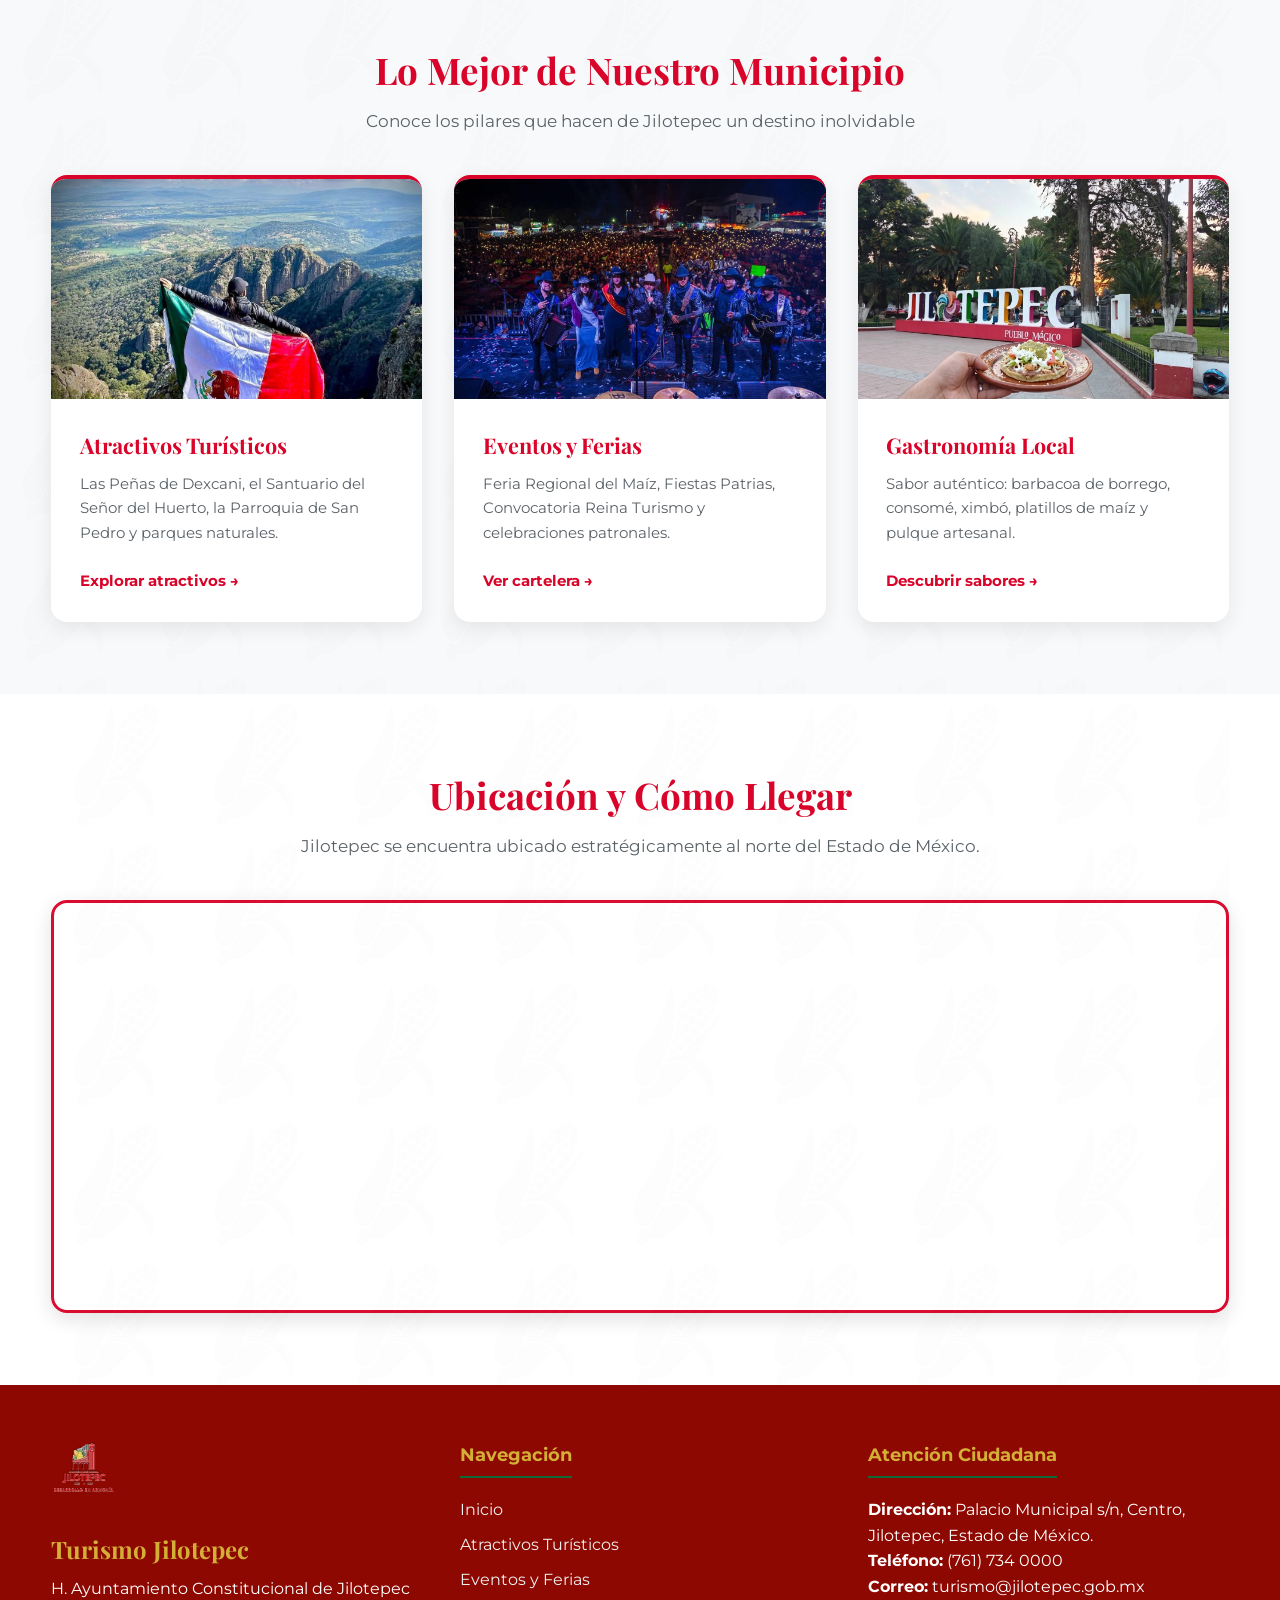
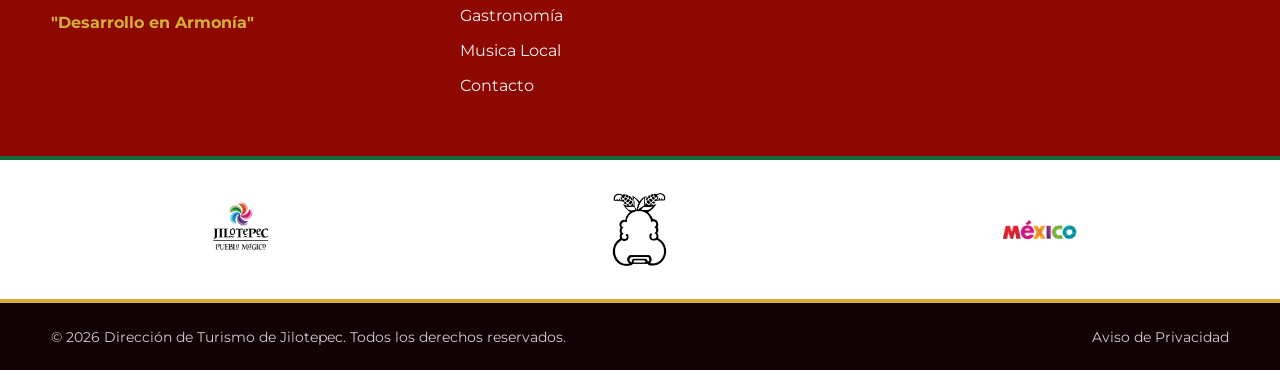
==== commit 2e9bb7e4: "Musica" ====
--- a/index.html
+++ b/index.html
@@ -3,9 +3,9 @@
 <head>
   <meta charset="UTF-8">
   <meta name="viewport" content="width=device-width, initial-scale=1.0">
+  <link rel="icon" type="image/png" href="img/favicon.png">
   <title>Turismo Jilotepec | Pueblo Mágico</title>
 
-  <!-- CSS con parámetro de versión para evitar problemas de caché -->
   <link rel="stylesheet" href="estilos.css?v=3">
 
   <link rel="preconnect" href="https://fonts.googleapis.com">
@@ -14,7 +14,6 @@
 </head>
 <body>
 
-  <!-- ENCABEZADO FIJO / AUTO-OCULTABLE -->
   <header class="header">
     <div class="container header-container">
       <div class="brand-box">
@@ -26,21 +25,20 @@
       </div>
 
       <nav class="nav-menu">
-        <a href="index.html" class="nav-link active">Inicio</a>
+        <a href="index.html" class="nav-link">Inicio</a>
         <a href="atractivos.html" class="nav-link">Atractivos</a>
         <a href="eventos.html" class="nav-link">Eventos y Ferias</a>
         <a href="gastronomia.html" class="nav-link">Gastronomía</a>
+        <a href="musica.html" class="nav-link">Música Local</a>
         <a href="contacto.html" class="nav-link">Contacto</a>
       </nav>
 
-      <!-- LOGO MÉXICO DESTACADO -->
       <div class="header-turismo-logos">
         <img src="img/logo-mexico.png" alt="Visita México" class="header-logo-mexico">
       </div>
     </div>
   </header>
 
-  <!-- PORTADA HERO -->
   <section class="hero">
     <div class="hero-overlay"></div>
     <div class="hero-content container">
@@ -58,7 +56,6 @@
     </div>
   </section>
 
-  <!-- BIENVENIDA INSTITUCIONAL -->
   <section class="seccion container">
     <div class="bienvenida-grid">
       <div class="bienvenida-texto">
@@ -73,7 +70,6 @@
     </div>
   </section>
 
-  <!-- SECCIÓN TARJETAS -->
   <section class="seccion bg-gris">
     <div class="container">
       <h2 class="titulo-seccion">Lo Mejor de Nuestro Municipio</h2>
@@ -110,7 +106,6 @@
     </div>
   </section>
 
-  <!-- MAPA DE UBICACIÓN -->
   <section id="mapa" class="seccion container">
     <h2 class="titulo-seccion">Ubicación y Cómo Llegar</h2>
     <p class="subtitulo-seccion">Jilotepec se encuentra ubicado estratégicamente al norte del Estado de México.</p>
@@ -126,7 +121,6 @@
     </div>
   </section>
 
-  <!-- FOOTER INSTITUCIONAL -->
   <footer class="footer">
     <div class="container footer-grid">
       <div class="footer-col">
@@ -143,6 +137,7 @@
           <li><a href="atractivos.html">Atractivos Turísticos</a></li>
           <li><a href="eventos.html">Eventos y Ferias</a></li>
           <li><a href="gastronomia.html">Gastronomía</a></li>
+          <li><a href="musica.html">Musica Local</a></li>
           <li><a href="contacto.html">Contacto</a></li>
         </ul>
       </div>
@@ -173,7 +168,6 @@
     </div>
   </footer>
 
-  <!-- SCRIPT PARA AUTO-OCULTAR EL HEADER AL DESLIZAR -->
   <script>
     let ultimoScroll = 0;
     const header = document.querySelector('.header');
@@ -181,15 +175,11 @@
     window.addEventListener('scroll', () => {
       const scrollActual = window.pageYOffset || document.documentElement.scrollTop;
 
-      // Si nos desplazamos HACIA ABAJO y bajamos más de 100px
       if (scrollActual > ultimoScroll && scrollActual > 100) {
         header.classList.add('header-oculto');
       } else {
-        // Si nos desplazamos HACIA ARRIBA
         header.classList.remove('header-oculto');
       }
-
-      // Evita valores negativos en scroll elástico (smartphones)
       ultimoScroll = scrollActual <= 0 ? 0 : scrollActual;
     });
   </script>
--- a/estilos.css
+++ b/estilos.css
@@ -534,4 +534,48 @@
     .hero-pm-logo {
       height: 170px;
     }
-  }+  }
+  /* ==========================================
+   PATRÓN / COLLAGE DE MAÍZ EN FONDO BLANCO
+   ========================================== */
+
+/* Asegura posicionamiento para las capas de fondo */
+body, 
+.seccion {
+  position: relative;
+}
+
+/* Secciones generales con fondo de collage de maíz */
+.seccion {
+  background-color: #ffffff;
+}
+
+/* Capa de textura en mosaico/collage */
+.seccion::before {
+  content: "";
+  position: absolute;
+  top: 0;
+  left: 0;
+  width: 100%;
+  height: 100%;
+  background-image: url('img/maiz-watermark.png');
+  background-repeat: repeat; /* Se repite en x e y formando un collage */
+  background-size: 140px 140px; /* Tamaño de cada maíz dentro del patrón */
+  opacity: 0.04; /* Opacidad sutil al 4% para mantener alta legibilidad */
+  pointer-events: none;
+  z-index: 1;
+}
+
+/* Mantiene el contenido por encima del collage */
+.seccion .container,
+.seccion .cards-grid,
+.titulo-seccion,
+.subtitulo-seccion {
+  position: relative;
+  z-index: 2;
+}
+
+/* Ajuste para secciones con fondo gris claro */
+.seccion.bg-gris {
+  background-color: #f8f9fa;
+}
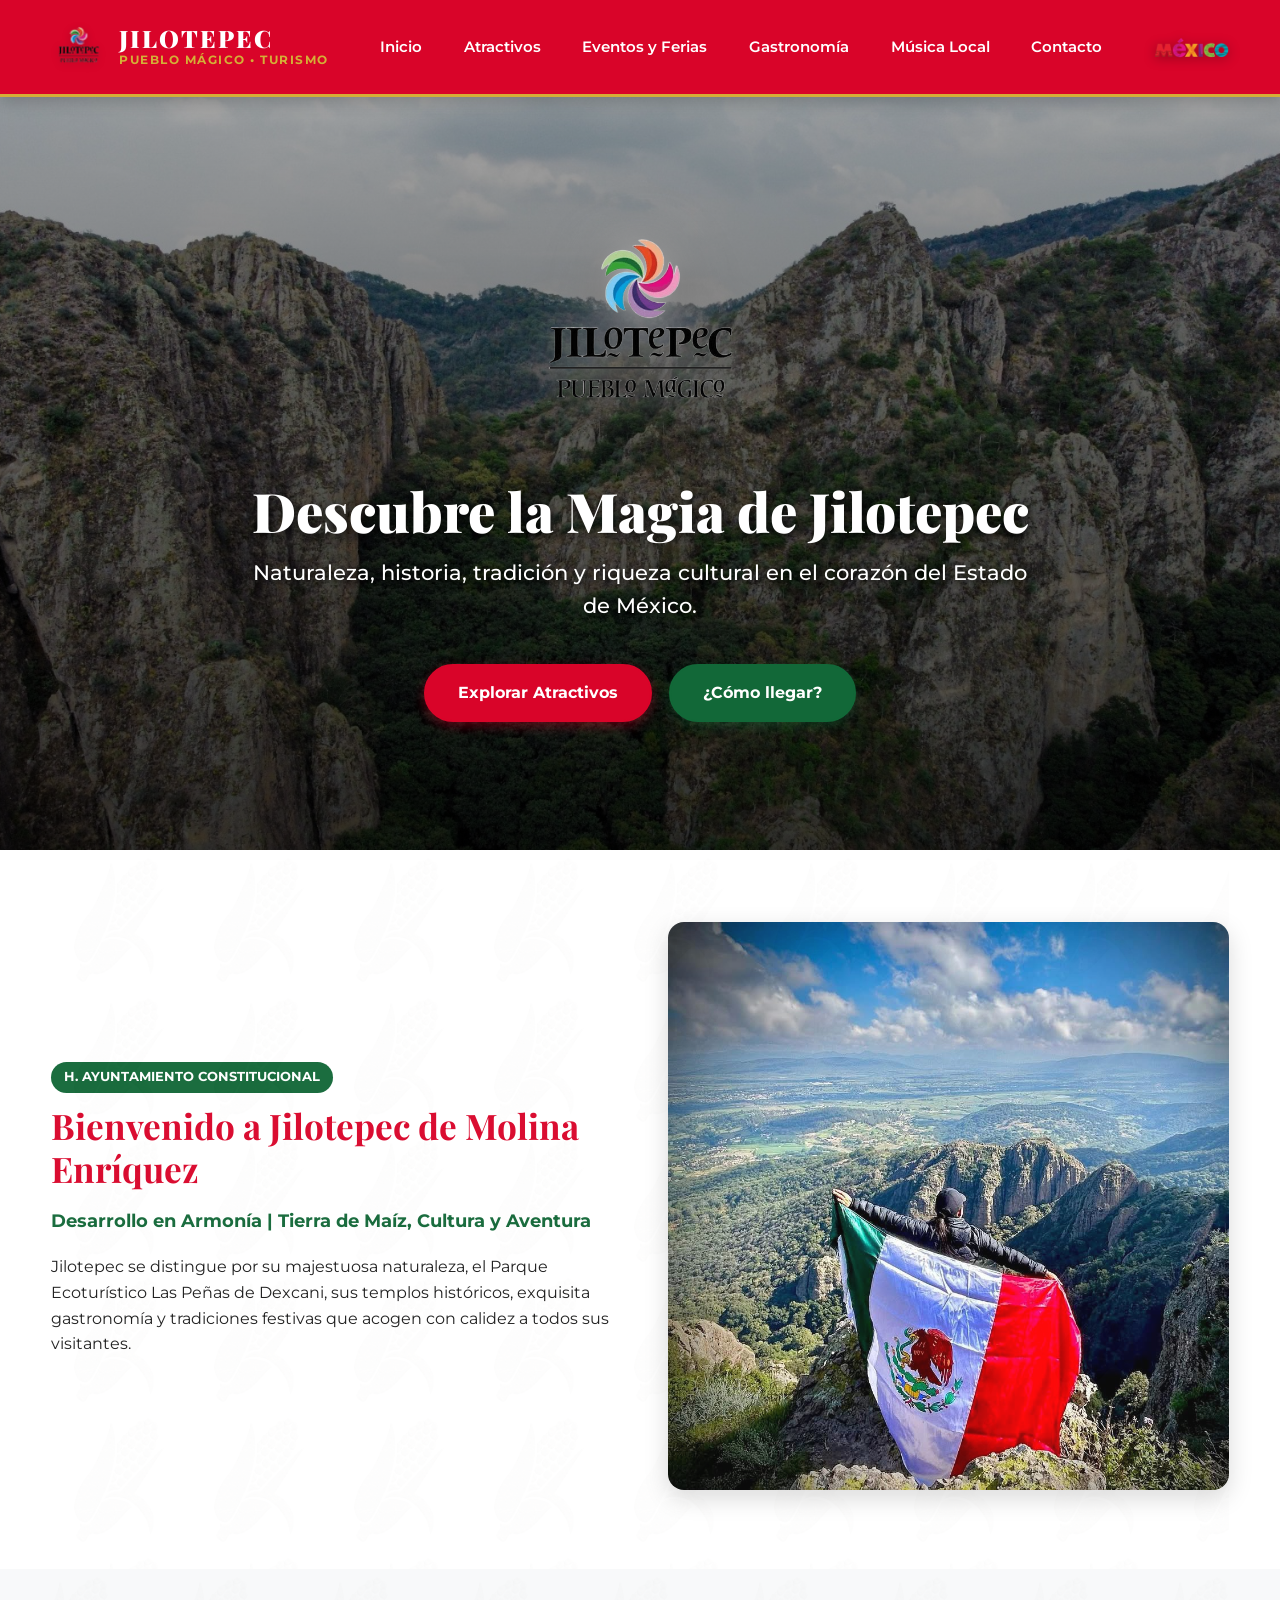
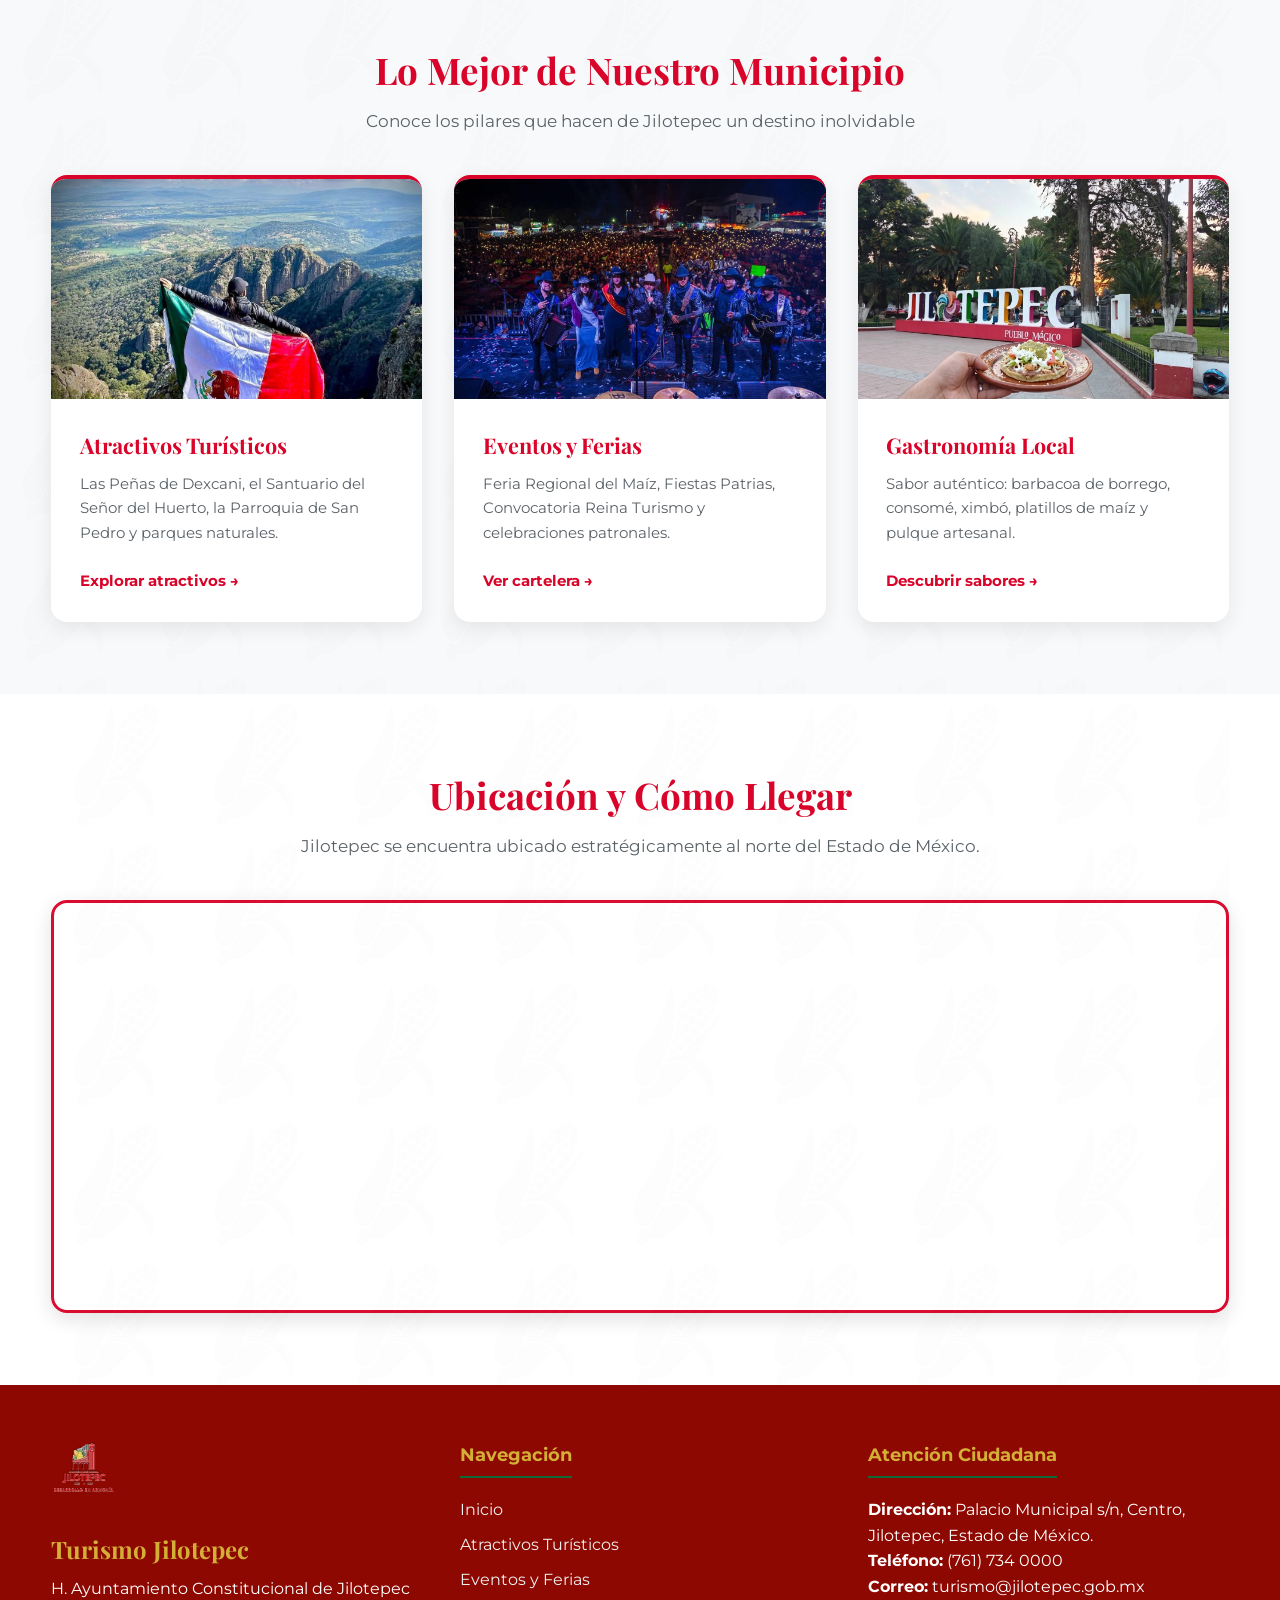
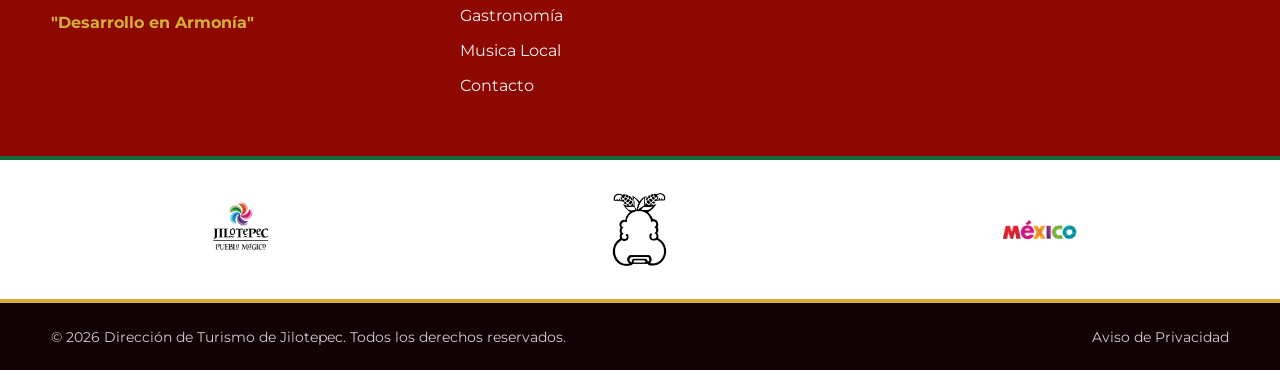
==== commit bbff8010: "Logo Actualizacion" ====
--- a/index.html
+++ b/index.html
@@ -17,7 +17,7 @@
   <header class="header">
     <div class="container header-container">
       <div class="brand-box">
-        <img src="img/logo-gobierno.jpg" alt="Gobierno Jilotepec" class="header-logo">
+        <img src="img/logo-pueblo-magico.png" alt="Jilotepec Pueblo Mágico" class="header-logo">
         <div class="brand-text">
           <span class="brand-title">JILOTEPEC</span>
           <span class="brand-sub">PUEBLO MÁGICO • TURISMO</span>
